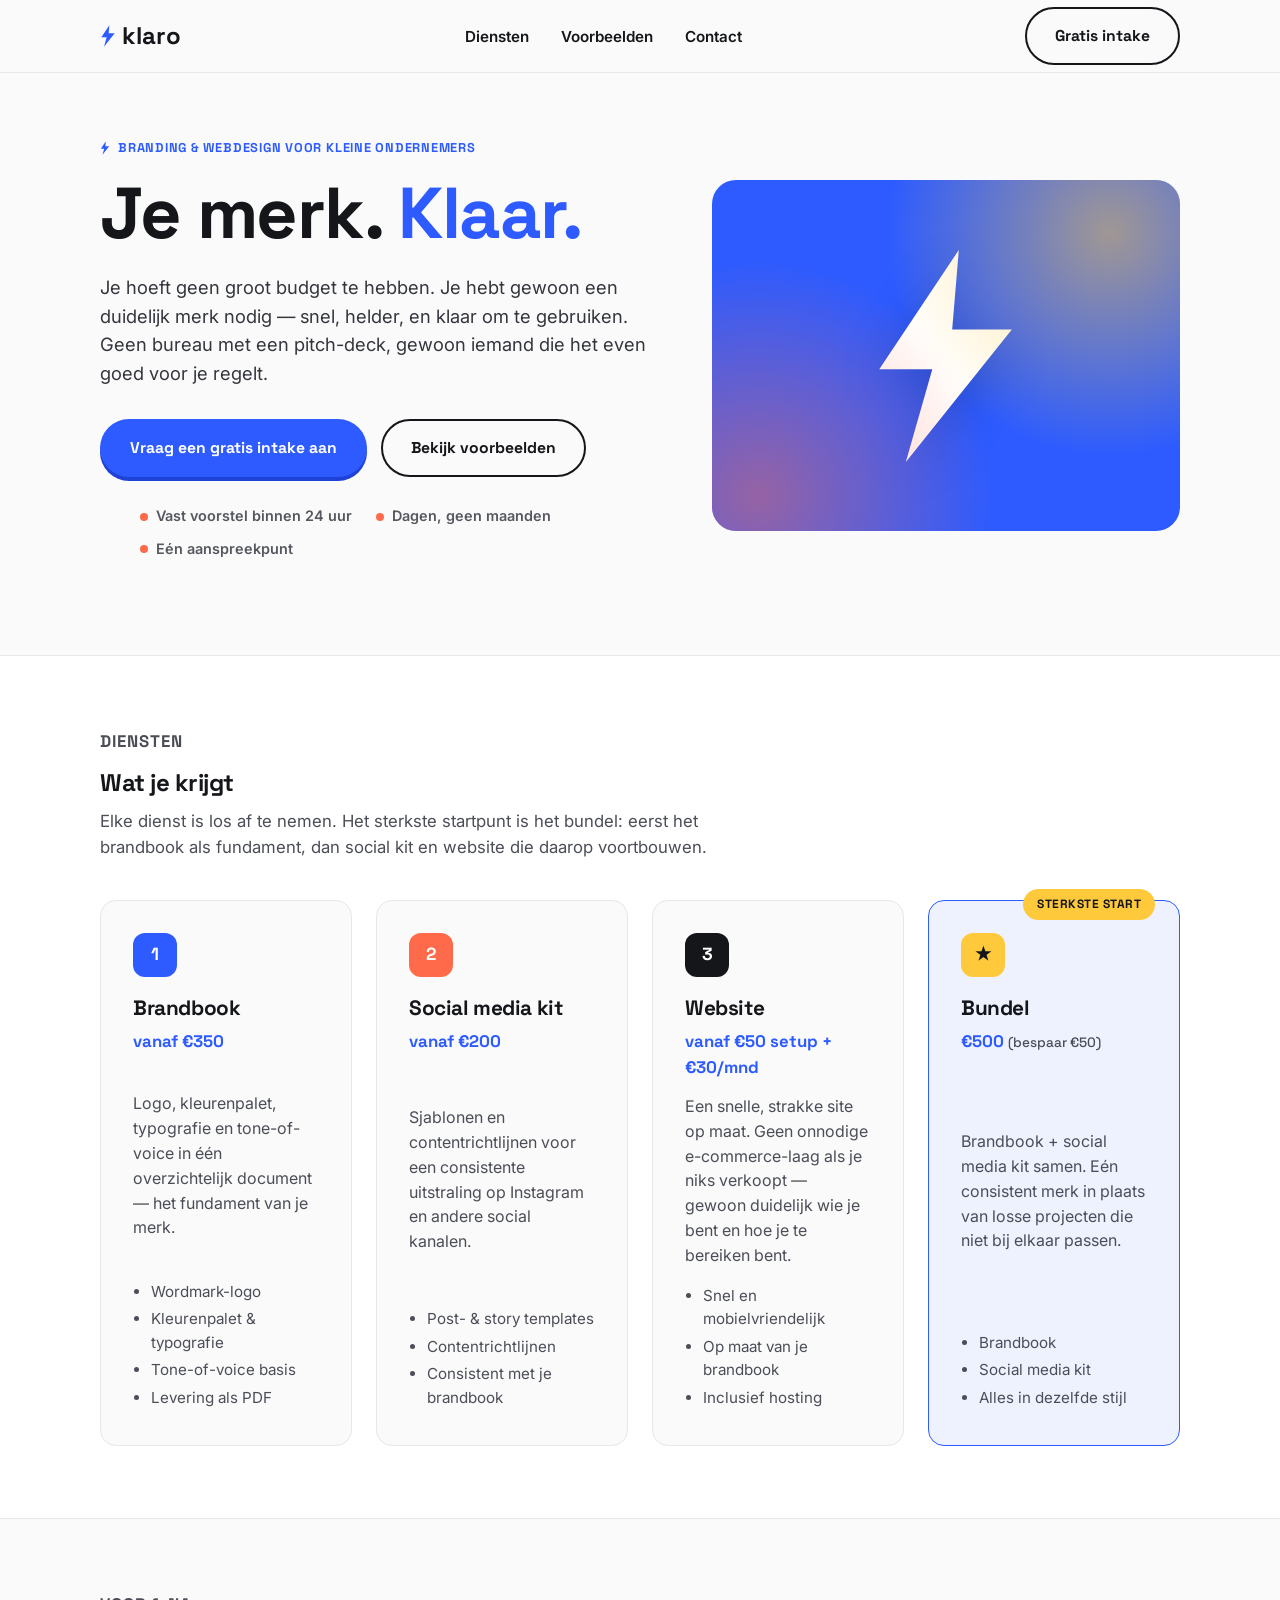
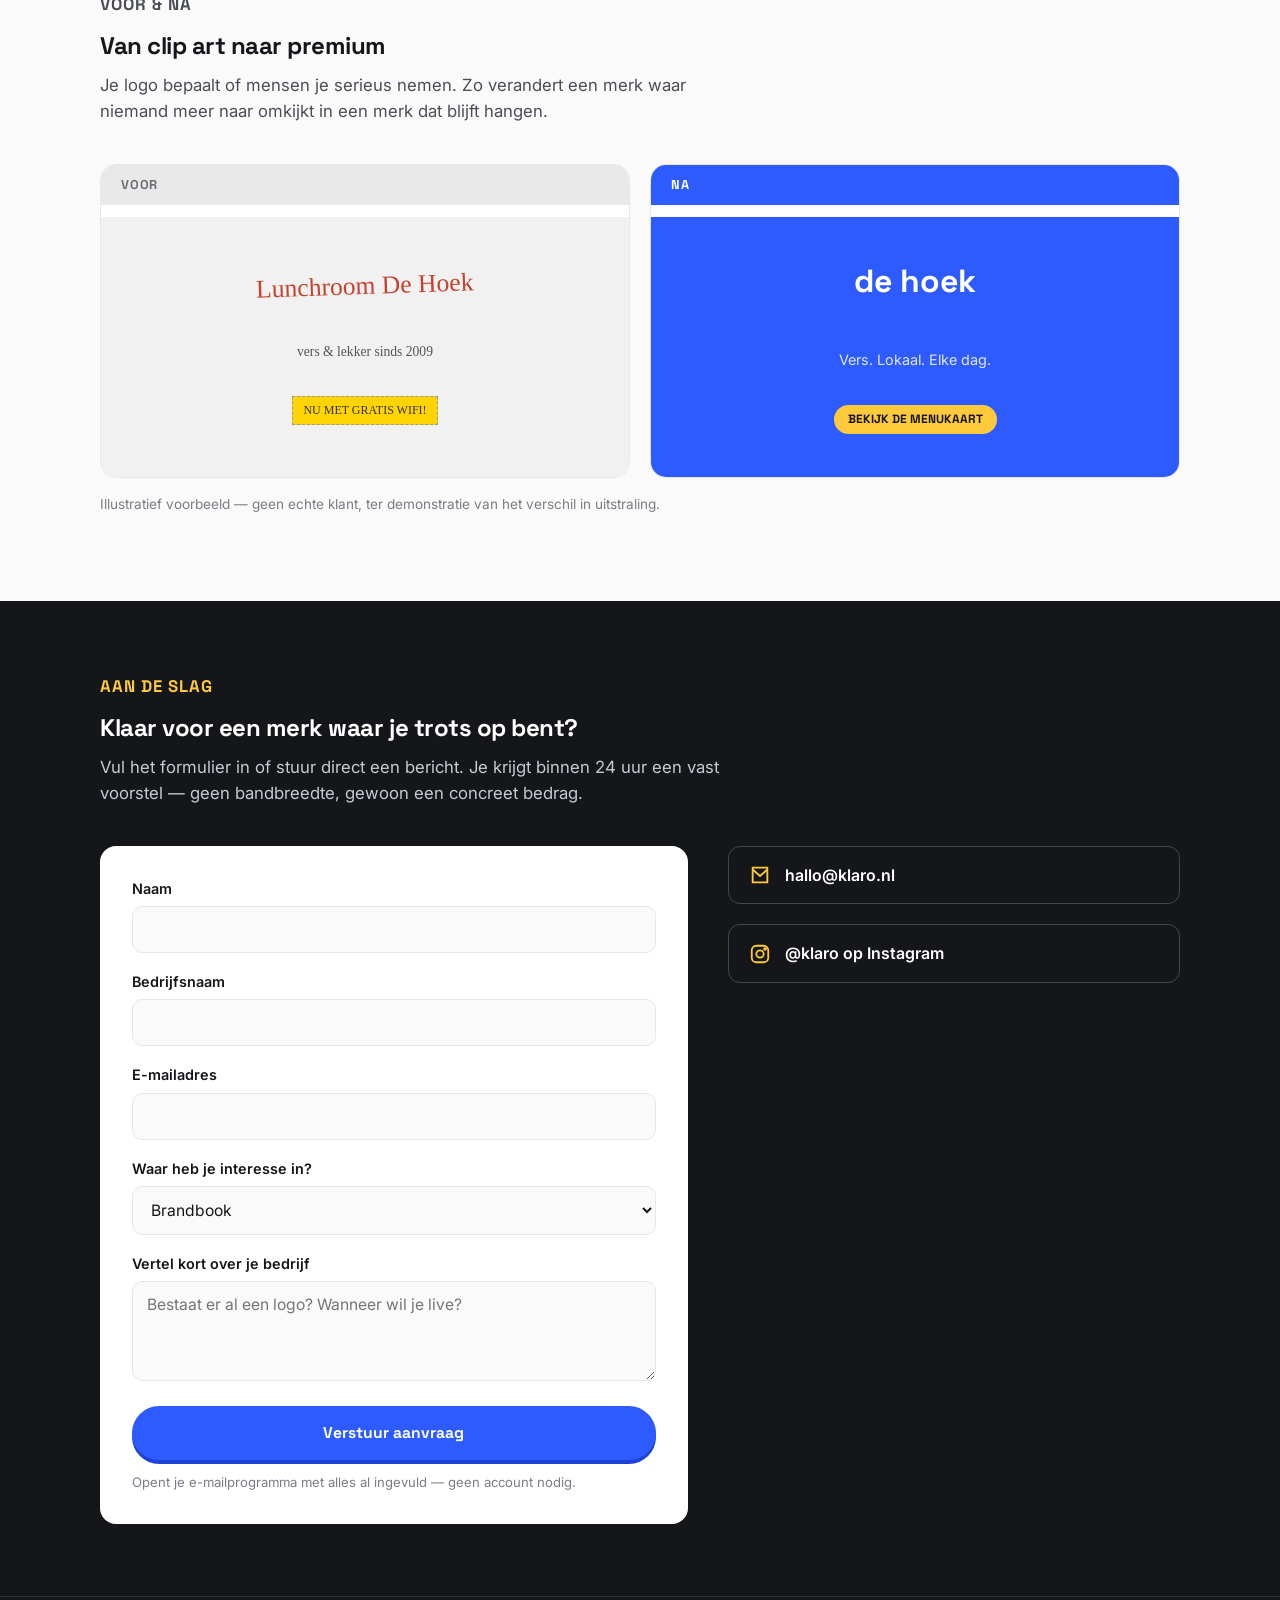
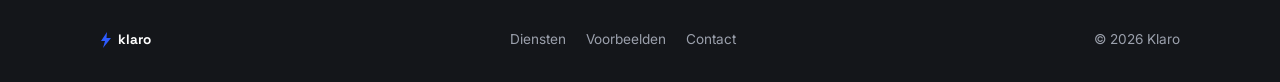
==== index.html @ 7c4bc821 "Add Klaro marketing website Static, mobile-first site (plain HTML/CSS/JS, no build step) covering he" ====
<!doctype html>
<html lang="nl">
<head>
  <meta charset="UTF-8" />
  <meta name="viewport" content="width=device-width, initial-scale=1" />
  <title>Klaro — Je merk. Klaar.</title>
  <meta name="description" content="Klaro bouwt brandbooks, social media kits en websites voor kleine ondernemers zonder marketingbudget of interne designer. Snel, helder, klaar." />

  <link rel="icon" type="image/svg+xml" href="assets/img/favicon.svg" />

  <link rel="preconnect" href="https://fonts.googleapis.com" />
  <link rel="preconnect" href="https://fonts.gstatic.com" crossorigin />
  <link href="https://fonts.googleapis.com/css2?family=Space+Grotesk:wght@700&family=Inter:wght@400;500;600;700&display=swap" rel="stylesheet" />

  <link rel="stylesheet" href="assets/css/styles.css" />
</head>
<body>

  <header class="site-header">
    <div class="container">
      <a href="#top" class="logo">
        <svg class="bolt" viewBox="0 0 24 32" aria-hidden="true"><path d="M14 0 2 18h8l-4 14L22 12h-9L14 0z"/></svg>
        klaro
      </a>

      <nav aria-label="Hoofdmenu">
        <ul class="nav-links">
          <li><a href="#diensten">Diensten</a></li>
          <li><a href="#voorbeelden">Voorbeelden</a></li>
          <li><a href="#contact">Contact</a></li>
        </ul>
      </nav>

      <div class="nav-cta">
        <a href="#contact" class="btn btn-secondary">Gratis intake</a>
        <button class="nav-toggle" aria-label="Menu openen" aria-expanded="false">
          <span></span><span></span><span></span>
        </button>
      </div>
    </div>
  </header>

  <main id="top">

    <!-- HERO -->
    <section class="hero">
      <div class="container">
        <div class="hero-copy">
          <p class="eyebrow">
            <svg class="bolt" width="10" height="14" viewBox="0 0 24 32" aria-hidden="true"><path fill="currentColor" d="M14 0 2 18h8l-4 14L22 12h-9L14 0z"/></svg>
            Branding &amp; webdesign voor kleine ondernemers
          </p>
          <h1>Je merk. <span class="accent">Klaar.</span></h1>
          <p class="hero-lede">
            Je hoeft geen groot budget te hebben. Je hebt gewoon een duidelijk merk nodig —
            snel, helder, en klaar om te gebruiken. Geen bureau met een pitch-deck, gewoon
            iemand die het even goed voor je regelt.
          </p>
          <div class="hero-actions">
            <a href="#contact" class="btn btn-primary">Vraag een gratis intake aan</a>
            <a href="#voorbeelden" class="btn btn-secondary">Bekijk voorbeelden</a>
          </div>
          <ul class="hero-trust">
            <li>Vast voorstel binnen 24 uur</li>
            <li>Dagen, geen maanden</li>
            <li>Eén aanspreekpunt</li>
          </ul>
        </div>

        <div class="hero-visual">
          <svg class="bolt-big" viewBox="0 0 24 32" aria-hidden="true"><path d="M14 0 2 18h8l-4 14L22 12h-9L14 0z"/></svg>
        </div>
      </div>
    </section>

    <!-- DIENSTEN -->
    <section class="services" id="diensten">
      <div class="container">
        <div class="section-head">
          <p class="eyebrow">Diensten</p>
          <h2>Wat je krijgt</h2>
          <p>Elke dienst is los af te nemen. Het sterkste startpunt is het bundel: eerst het
            brandbook als fundament, dan social kit en website die daarop voortbouwen.</p>
        </div>

        <div class="service-grid">
          <div class="service-card">
            <div class="service-icon">1</div>
            <h3>Brandbook</h3>
            <p class="price">vanaf €350</p>
            <p>Logo, kleurenpalet, typografie en tone-of-voice in één overzichtelijk document —
              het fundament van je merk.</p>
            <ul>
              <li>Wordmark-logo</li>
              <li>Kleurenpalet &amp; typografie</li>
              <li>Tone-of-voice basis</li>
              <li>Levering als PDF</li>
            </ul>
          </div>

          <div class="service-card">
            <div class="service-icon">2</div>
            <h3>Social media kit</h3>
            <p class="price">vanaf €200</p>
            <p>Sjablonen en contentrichtlijnen voor een consistente uitstraling op Instagram
              en andere social kanalen.</p>
            <ul>
              <li>Post- &amp; story templates</li>
              <li>Contentrichtlijnen</li>
              <li>Consistent met je brandbook</li>
            </ul>
          </div>

          <div class="service-card">
            <div class="service-icon">3</div>
            <h3>Website</h3>
            <p class="price">vanaf €50 setup + €30/mnd</p>
            <p>Een snelle, strakke site op maat. Geen onnodige e-commerce-laag als je niks
              verkoopt — gewoon duidelijk wie je bent en hoe je te bereiken bent.</p>
            <ul>
              <li>Snel en mobielvriendelijk</li>
              <li>Op maat van je brandbook</li>
              <li>Inclusief hosting</li>
            </ul>
          </div>

          <div class="service-card is-bundle">
            <span class="badge">Sterkste start</span>
            <div class="service-icon">★</div>
            <h3>Bundel</h3>
            <p class="price">€500 <span style="color:#4B4E57;font-weight:500;font-size:0.85rem;">(bespaar €50)</span></p>
            <p>Brandbook + social media kit samen. Eén consistent merk in plaats van losse
              projecten die niet bij elkaar passen.</p>
            <ul>
              <li>Brandbook</li>
              <li>Social media kit</li>
              <li>Alles in dezelfde stijl</li>
            </ul>
          </div>
        </div>
      </div>
    </section>

    <!-- VOOR / NA -->
    <section class="showcase" id="voorbeelden">
      <div class="container">
        <div class="section-head">
          <p class="eyebrow">Voor &amp; na</p>
          <h2>Van clip art naar premium</h2>
          <p>Je logo bepaalt of mensen je serieus nemen. Zo verandert een merk waar niemand
            meer naar omkijkt in een merk dat blijft hangen.</p>
        </div>

        <div class="compare-grid">
          <div class="compare-card compare-before">
            <p class="compare-label">Voor</p>
            <div class="mock">
              <p class="mock-name">Lunchroom De Hoek</p>
              <p class="mock-tag">vers &amp; lekker sinds 2009</p>
              <span class="mock-chip">NU MET GRATIS WIFI!</span>
            </div>
          </div>

          <div class="compare-card compare-after">
            <p class="compare-label">Na</p>
            <div class="mock">
              <p class="mock-name">de hoek</p>
              <p class="mock-tag">Vers. Lokaal. Elke dag.</p>
              <span class="mock-chip">BEKIJK DE MENUKAART</span>
            </div>
          </div>
        </div>
        <p class="showcase-note">Illustratief voorbeeld — geen echte klant, ter demonstratie van het verschil in uitstraling.</p>
      </div>
    </section>

    <!-- CONTACT -->
    <section class="contact" id="contact">
      <div class="container">
        <div class="section-head">
          <p class="eyebrow" style="color:var(--yellow);">Aan de slag</p>
          <h2>Klaar voor een merk waar je trots op bent?</h2>
          <p>Vul het formulier in of stuur direct een bericht. Je krijgt binnen 24 uur een
            vast voorstel — geen bandbreedte, gewoon een concreet bedrag.</p>
        </div>

        <div class="contact-grid">
          <form class="contact-form" id="contact-form">
            <div class="form-row">
              <label for="name">Naam</label>
              <input type="text" id="name" name="name" required />
            </div>
            <div class="form-row">
              <label for="business">Bedrijfsnaam</label>
              <input type="text" id="business" name="business" required />
            </div>
            <div class="form-row">
              <label for="email">E-mailadres</label>
              <input type="email" id="email" name="email" required />
            </div>
            <div class="form-row">
              <label for="service">Waar heb je interesse in?</label>
              <select id="service" name="service">
                <option>Brandbook</option>
                <option>Social media kit</option>
                <option>Website</option>
                <option>Bundel (brandbook + kit)</option>
                <option>Weet ik nog niet</option>
              </select>
            </div>
            <div class="form-row">
              <label for="message">Vertel kort over je bedrijf</label>
              <textarea id="message" name="message" placeholder="Bestaat er al een logo? Wanneer wil je live?"></textarea>
            </div>
            <button type="submit" class="btn btn-primary btn-block">Verstuur aanvraag</button>
            <p class="form-note">Opent je e-mailprogramma met alles al ingevuld — geen account nodig.</p>
          </form>

          <div class="contact-direct">
            <a class="direct-link" href="mailto:hallo@klaro.nl">
              <svg class="direct-icon" viewBox="0 0 24 24" fill="none" stroke="currentColor" stroke-width="2"><path d="M4 4h16v16H4z"/><path d="m4 6 8 7 8-7"/></svg>
              hallo@klaro.nl
            </a>
            <a class="direct-link" href="https://instagram.com/klaro" target="_blank" rel="noopener">
              <svg class="direct-icon" viewBox="0 0 24 24" fill="none" stroke="currentColor" stroke-width="2"><rect x="3" y="3" width="18" height="18" rx="5"/><circle cx="12" cy="12" r="4"/><circle cx="17.5" cy="6.5" r="1"/></svg>
              @klaro op Instagram
            </a>
          </div>
        </div>
      </div>
    </section>

  </main>

  <footer class="site-footer">
    <div class="container footer-row">
      <div class="footer-logo">
        <svg class="bolt" viewBox="0 0 24 32" aria-hidden="true"><path d="M14 0 2 18h8l-4 14L22 12h-9L14 0z"/></svg>
        klaro
      </div>
      <ul class="footer-links">
        <li><a href="#diensten">Diensten</a></li>
        <li><a href="#voorbeelden">Voorbeelden</a></li>
        <li><a href="#contact">Contact</a></li>
      </ul>
      <p style="margin:0;">© <span id="year"></span> Klaro</p>
    </div>
  </footer>

  <script src="assets/js/main.js"></script>
</body>
</html>
---- assets/css/styles.css ----
/* ============================================
   KLARO — Marketing site
   Kleuren, typografie en tone of voice: brandbook-klaro.md
   ============================================ */

:root {
  --blue: #2D5BFF;
  --blue-dark: #1E42D6;
  --coral: #FF6B4A;
  --yellow: #FFC93C;
  --ink: #14161A;
  --off-white: #FAFAFA;
  --white: #FFFFFF;
  --border: #E7E7EA;

  --font-heading: "Space Grotesk", "Arial Black", sans-serif;
  --font-body: "Inter", -apple-system, BlinkMacSystemFont, sans-serif;

  --container: 1120px;
  --radius: 16px;
}

* {
  box-sizing: border-box;
}

html {
  scroll-behavior: smooth;
}

body {
  margin: 0;
  background: var(--off-white);
  color: var(--ink);
  font-family: var(--font-body);
  font-size: 16px;
  line-height: 1.55;
  -webkit-font-smoothing: antialiased;
}

img, svg {
  max-width: 100%;
  display: block;
}

a {
  color: inherit;
}

h1, h2, h3, h4 {
  font-family: var(--font-heading);
  font-weight: 700;
  line-height: 1.1;
  margin: 0 0 0.5em;
  letter-spacing: -0.02em;
}

p {
  margin: 0 0 1em;
}

.container {
  max-width: var(--container);
  margin: 0 auto;
  padding: 0 20px;
}

section {
  padding: 72px 0;
}

.eyebrow {
  display: inline-flex;
  align-items: center;
  gap: 8px;
  font-family: var(--font-heading);
  font-weight: 700;
  font-size: 0.8rem;
  letter-spacing: 0.06em;
  text-transform: uppercase;
  color: var(--blue);
  margin-bottom: 16px;
}

.section-head {
  max-width: 620px;
  margin: 0 0 40px;
}

.section-head p {
  color: #4B4E57;
  font-size: 1.05rem;
}

/* ---------- Buttons ---------- */

.btn {
  display: inline-flex;
  align-items: center;
  justify-content: center;
  gap: 8px;
  font-family: var(--font-heading);
  font-weight: 700;
  font-size: 0.98rem;
  text-decoration: none;
  border-radius: 100px;
  padding: 15px 28px;
  border: 2px solid transparent;
  cursor: pointer;
  transition: transform 0.15s ease, box-shadow 0.15s ease, background 0.15s ease;
  white-space: nowrap;
}

.btn:active {
  transform: scale(0.97);
}

.btn-primary {
  background: var(--blue);
  color: var(--white);
  box-shadow: 0 4px 0 var(--blue-dark);
}

.btn-primary:hover {
  background: var(--blue-dark);
}

.btn-secondary {
  background: transparent;
  color: var(--ink);
  border-color: var(--ink);
}

.btn-secondary:hover {
  background: var(--ink);
  color: var(--white);
}

.btn-block {
  width: 100%;
}

/* ---------- Header ---------- */

.site-header {
  position: sticky;
  top: 0;
  z-index: 50;
  background: rgba(250, 250, 250, 0.9);
  backdrop-filter: saturate(180%) blur(10px);
  border-bottom: 1px solid var(--border);
}

.site-header .container {
  display: flex;
  align-items: center;
  justify-content: space-between;
  height: 72px;
}

.logo {
  display: flex;
  align-items: center;
  gap: 6px;
  text-decoration: none;
  font-family: var(--font-heading);
  font-weight: 700;
  font-size: 1.5rem;
  color: var(--ink);
}

.logo .bolt {
  width: 16px;
  height: 22px;
  flex-shrink: 0;
}

.logo .bolt path {
  fill: var(--blue);
}

.nav-links {
  display: flex;
  align-items: center;
  gap: 32px;
  list-style: none;
  margin: 0;
  padding: 0;
}

.nav-links a {
  text-decoration: none;
  font-weight: 600;
  font-size: 0.95rem;
  color: var(--ink);
}

.nav-links a:hover {
  color: var(--blue);
}

.nav-cta {
  display: flex;
  align-items: center;
  gap: 24px;
}

.nav-toggle {
  display: none;
  background: none;
  border: none;
  padding: 8px;
  cursor: pointer;
}

.nav-toggle span {
  display: block;
  width: 24px;
  height: 2px;
  background: var(--ink);
  margin: 5px 0;
  transition: transform 0.2s ease, opacity 0.2s ease;
}

/* ---------- Hero ---------- */

.hero {
  padding: 64px 0 80px;
  overflow: hidden;
}

.hero .container {
  display: grid;
  gap: 40px;
  align-items: center;
}

.hero h1 {
  font-size: clamp(2.6rem, 9vw, 4.5rem);
  margin-bottom: 20px;
}

.hero h1 .accent {
  color: var(--blue);
}

.hero-lede {
  font-size: 1.15rem;
  color: #34363D;
  max-width: 46ch;
  margin-bottom: 32px;
}

.hero-actions {
  display: flex;
  flex-wrap: wrap;
  gap: 14px;
  margin-bottom: 28px;
}

.hero-trust {
  display: flex;
  flex-wrap: wrap;
  gap: 10px 24px;
  font-size: 0.9rem;
  color: #55585F;
  font-weight: 600;
}

.hero-trust li {
  list-style: none;
  display: flex;
  align-items: center;
  gap: 8px;
}

.hero-trust li::before {
  content: "";
  width: 8px;
  height: 8px;
  border-radius: 50%;
  background: var(--coral);
  flex-shrink: 0;
}

.hero-visual {
  position: relative;
  border-radius: 24px;
  background: var(--blue);
  aspect-ratio: 4 / 3;
  display: flex;
  align-items: center;
  justify-content: center;
  overflow: hidden;
}

.hero-visual .bolt-big {
  width: 34%;
  filter: drop-shadow(0 12px 24px rgba(0,0,0,0.18));
}

.hero-visual .bolt-big path {
  fill: var(--white);
}

.hero-visual::after {
  content: "";
  position: absolute;
  inset: 0;
  background:
    radial-gradient(circle at 85% 15%, rgba(255,201,60,0.55), transparent 45%),
    radial-gradient(circle at 10% 90%, rgba(255,107,74,0.5), transparent 45%);
}

/* ---------- Diensten ---------- */

.services {
  background: var(--white);
  border-top: 1px solid var(--border);
  border-bottom: 1px solid var(--border);
}

.service-grid {
  display: grid;
  gap: 24px;
  grid-template-columns: 1fr;
}

.service-card {
  background: var(--off-white);
  border: 1px solid var(--border);
  border-radius: var(--radius);
  padding: 32px;
  display: flex;
  flex-direction: column;
  position: relative;
}

.service-card.is-bundle {
  border-color: var(--blue);
  background: #EEF2FF;
}

.service-icon {
  width: 44px;
  height: 44px;
  border-radius: 12px;
  display: flex;
  align-items: center;
  justify-content: center;
  margin-bottom: 20px;
  font-family: var(--font-heading);
  font-weight: 700;
  font-size: 1.1rem;
  color: var(--white);
}

.service-card:nth-child(1) .service-icon { background: var(--blue); }
.service-card:nth-child(2) .service-icon { background: var(--coral); }
.service-card:nth-child(3) .service-icon { background: var(--ink); }
.service-card.is-bundle .service-icon { background: var(--yellow); color: var(--ink); }

.service-card h3 {
  font-size: 1.3rem;
  margin-bottom: 8px;
}

.service-card .price {
  font-family: var(--font-heading);
  font-weight: 700;
  color: var(--blue);
  font-size: 1.05rem;
  margin-bottom: 14px;
}

.service-card p {
  color: #4B4E57;
  flex-grow: 1;
}

.service-card ul {
  margin: 0 0 0;
  padding: 0 0 0 18px;
  color: #4B4E57;
  font-size: 0.95rem;
}

.service-card li {
  margin-bottom: 4px;
}

.badge {
  position: absolute;
  top: -12px;
  right: 24px;
  background: var(--yellow);
  color: var(--ink);
  font-family: var(--font-heading);
  font-weight: 700;
  font-size: 0.75rem;
  text-transform: uppercase;
  letter-spacing: 0.04em;
  padding: 6px 14px;
  border-radius: 100px;
}

/* ---------- Voor / na ---------- */

.showcase-note {
  font-size: 0.85rem;
  color: #7A7D85;
  margin-top: 16px;
}

.compare-grid {
  display: grid;
  gap: 20px;
  grid-template-columns: 1fr;
}

.compare-card {
  border-radius: var(--radius);
  overflow: hidden;
  border: 1px solid var(--border);
  background: var(--white);
}

.compare-label {
  font-family: var(--font-heading);
  font-weight: 700;
  font-size: 0.8rem;
  text-transform: uppercase;
  letter-spacing: 0.06em;
  padding: 10px 20px;
}

.compare-before .compare-label {
  background: #E9E9EA;
  color: #6B6E75;
}

.compare-after .compare-label {
  background: var(--blue);
  color: var(--white);
}

.mock {
  padding: 28px 20px 32px;
  min-height: 260px;
  display: flex;
  flex-direction: column;
  justify-content: center;
  align-items: center;
  text-align: center;
  gap: 10px;
}

.compare-before .mock {
  background: #F1F1F2;
  font-family: "Comic Sans MS", "Brush Script MT", cursive;
}

.compare-before .mock .mock-name {
  font-size: 1.6rem;
  color: #C7422E;
  transform: rotate(-2deg);
}

.compare-before .mock .mock-tag {
  font-family: "Times New Roman", serif;
  font-size: 0.85rem;
  color: #555;
}

.compare-before .mock .mock-chip {
  margin-top: 10px;
  font-family: Georgia, serif;
  font-size: 0.75rem;
  background: #FFD400;
  color: #333;
  padding: 4px 10px;
  border: 1px dashed #999;
}

.compare-after .mock {
  background: var(--blue);
  color: var(--white);
}

.compare-after .mock .mock-name {
  font-family: var(--font-heading);
  font-weight: 700;
  font-size: 2rem;
}

.compare-after .mock .mock-tag {
  font-size: 0.9rem;
  opacity: 0.85;
}

.compare-after .mock .mock-chip {
  margin-top: 10px;
  font-family: var(--font-heading);
  font-weight: 700;
  font-size: 0.75rem;
  background: var(--yellow);
  color: var(--ink);
  padding: 5px 14px;
  border-radius: 100px;
}

/* ---------- Contact ---------- */

.contact {
  background: var(--ink);
  color: var(--white);
}

.contact .section-head p {
  color: #C7CAD3;
}

.contact-grid {
  display: grid;
  gap: 40px;
  grid-template-columns: 1fr;
}

.contact-form {
  background: var(--white);
  color: var(--ink);
  border-radius: var(--radius);
  padding: 32px;
}

.form-row {
  margin-bottom: 18px;
}

.form-row label {
  display: block;
  font-weight: 600;
  font-size: 0.9rem;
  margin-bottom: 6px;
}

.form-row input,
.form-row select,
.form-row textarea {
  width: 100%;
  padding: 13px 14px;
  border: 1.5px solid var(--border);
  border-radius: 10px;
  font-family: var(--font-body);
  font-size: 0.98rem;
  background: var(--off-white);
  color: var(--ink);
}

.form-row textarea {
  resize: vertical;
  min-height: 100px;
}

.form-row input:focus,
.form-row select:focus,
.form-row textarea:focus {
  outline: 2px solid var(--blue);
  outline-offset: 1px;
  background: var(--white);
}

.form-note {
  font-size: 0.82rem;
  color: #7A7D85;
  margin-top: 12px;
  margin-bottom: 0;
}

.contact-direct {
  display: flex;
  flex-direction: column;
  gap: 20px;
}

.contact-direct a.direct-link {
  display: flex;
  align-items: center;
  gap: 14px;
  text-decoration: none;
  color: var(--white);
  font-weight: 600;
  padding: 16px 20px;
  border: 1.5px solid rgba(255,255,255,0.2);
  border-radius: 12px;
  transition: border-color 0.15s ease, background 0.15s ease;
}

.contact-direct a.direct-link:hover {
  border-color: var(--blue);
  background: rgba(45,91,255,0.12);
}

.contact-direct .direct-icon {
  width: 22px;
  height: 22px;
  flex-shrink: 0;
  color: var(--yellow);
}

/* ---------- Footer ---------- */

.site-footer {
  background: var(--ink);
  color: #9BA0AC;
  border-top: 1px solid rgba(255,255,255,0.1);
  padding: 32px 0;
  font-size: 0.85rem;
}

.footer-row {
  display: flex;
  flex-wrap: wrap;
  align-items: center;
  justify-content: space-between;
  gap: 16px;
}

.footer-logo {
  display: flex;
  align-items: center;
  gap: 6px;
  font-family: var(--font-heading);
  font-weight: 700;
  color: var(--white);
}

.footer-logo .bolt {
  width: 12px;
  height: 16px;
}

.footer-logo .bolt path {
  fill: var(--blue);
}

.footer-links {
  display: flex;
  gap: 20px;
  list-style: none;
  margin: 0;
  padding: 0;
}

.footer-links a {
  text-decoration: none;
  color: #9BA0AC;
}

.footer-links a:hover {
  color: var(--white);
}

/* ---------- Responsive ---------- */

@media (min-width: 640px) {
  .service-grid {
    grid-template-columns: repeat(2, 1fr);
  }
  .compare-grid {
    grid-template-columns: repeat(2, 1fr);
  }
}

@media (min-width: 860px) {
  .hero .container {
    grid-template-columns: 1.1fr 0.9fr;
  }
  .contact-grid {
    grid-template-columns: 1.3fr 1fr;
  }
}

@media (min-width: 980px) {
  .service-grid {
    grid-template-columns: repeat(4, 1fr);
  }
}

@media (max-width: 859px) {
  .nav-links,
  .nav-cta .btn-secondary {
    display: none;
  }
  .nav-toggle {
    display: block;
  }
  body.nav-open .nav-links {
    display: flex;
    flex-direction: column;
    position: absolute;
    top: 72px;
    left: 0;
    right: 0;
    background: var(--white);
    border-bottom: 1px solid var(--border);
    padding: 20px;
    gap: 18px;
    align-items: flex-start;
  }
}

section .container > .section-head + * {
  margin-top: 0;
}
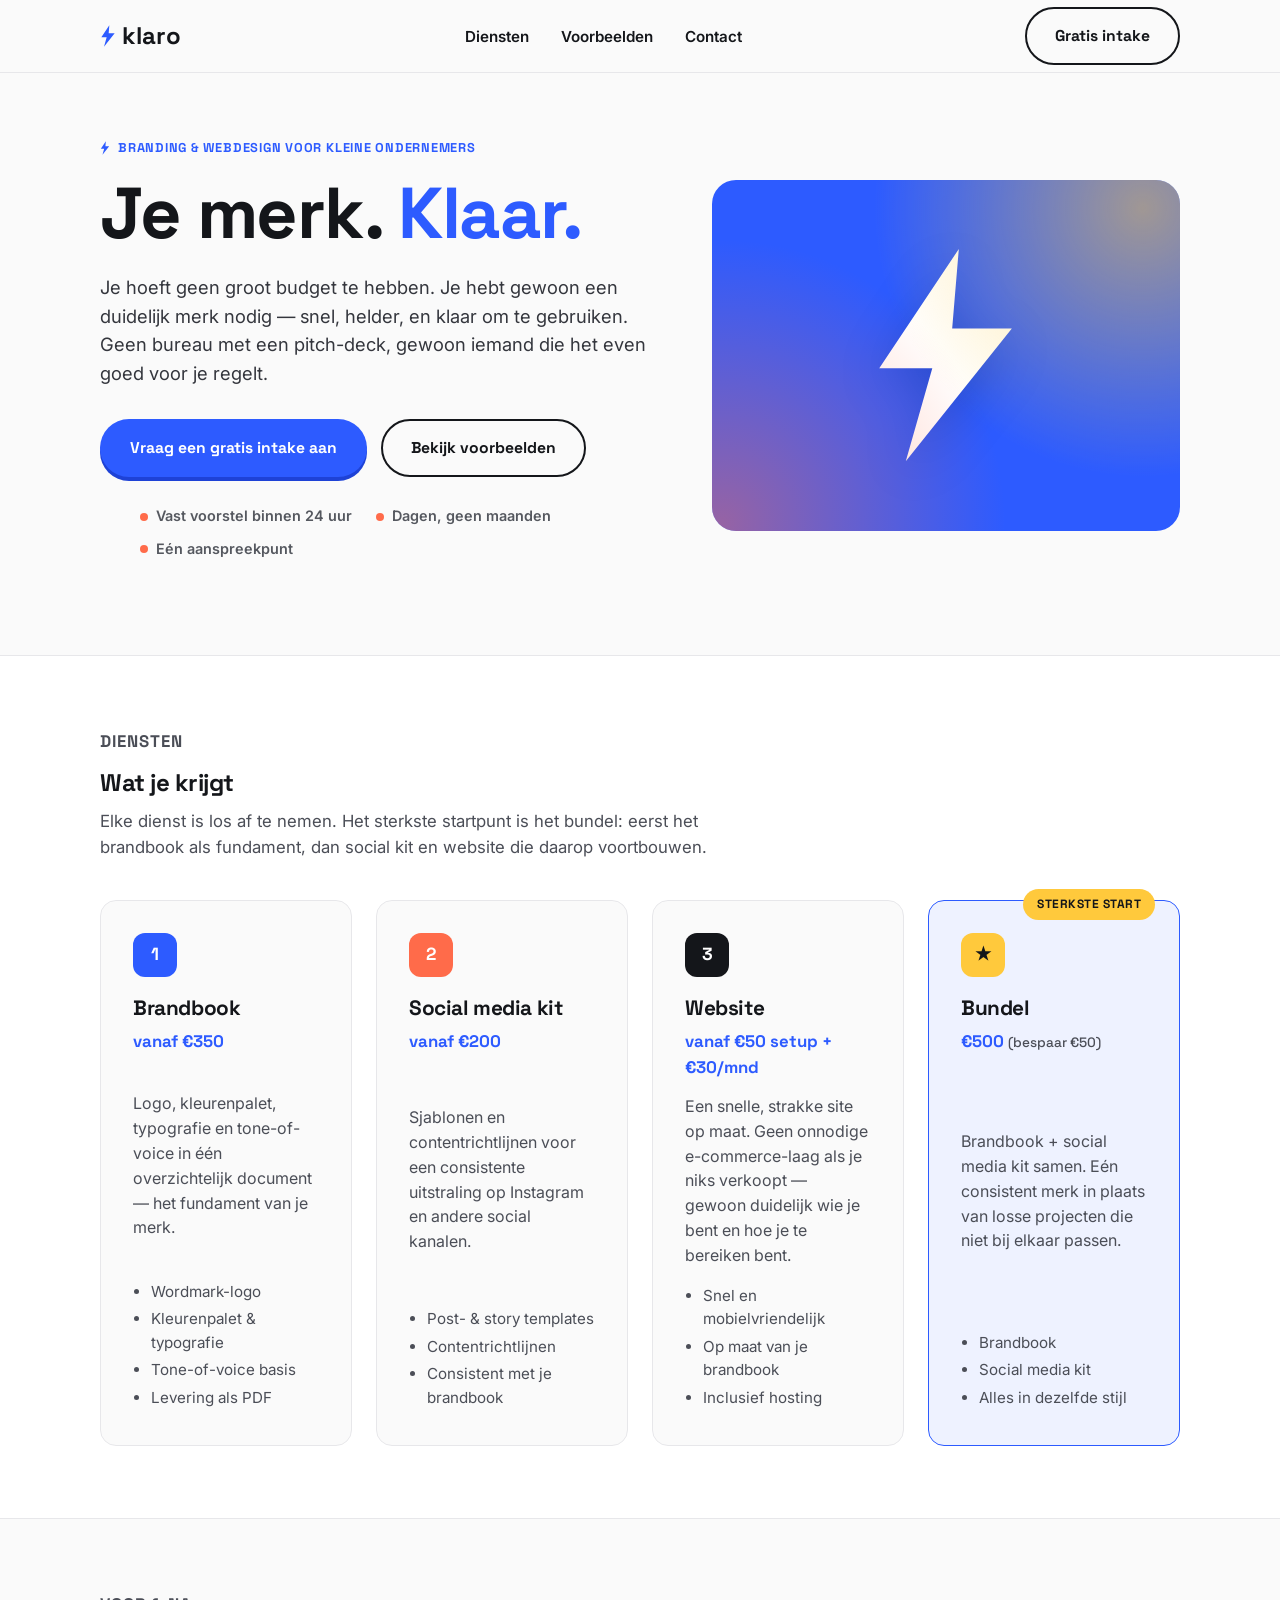
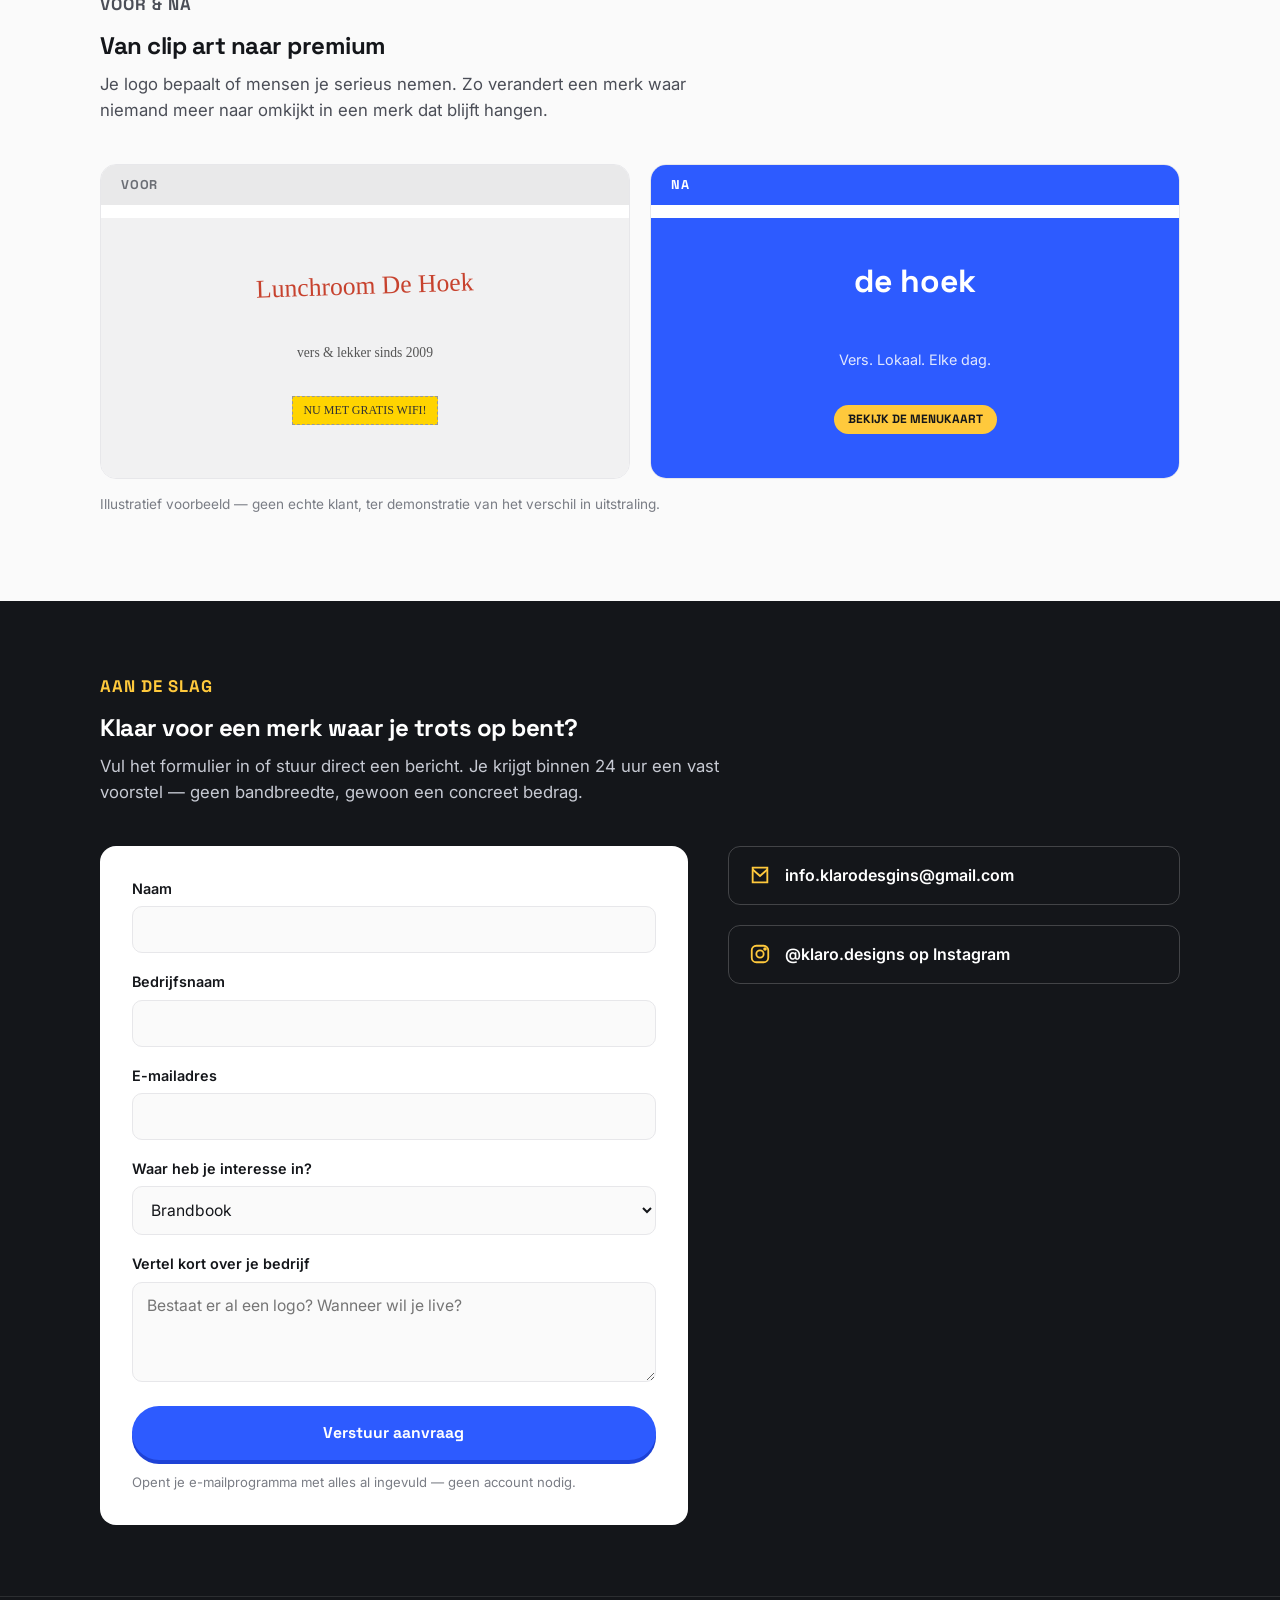
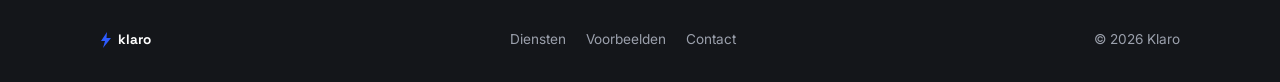
==== commit 1a7ed05f: "Add scroll-reveal and hover animations, update contact details Reveal-on-scroll uses a single Inters" ====
--- a/index.html
+++ b/index.html
@@ -217,13 +217,13 @@
           </form>
 
           <div class="contact-direct">
-            <a class="direct-link" href="mailto:hallo@klaro.nl">
+            <a class="direct-link" href="mailto:info.klarodesgins@gmail.com">
               <svg class="direct-icon" viewBox="0 0 24 24" fill="none" stroke="currentColor" stroke-width="2"><path d="M4 4h16v16H4z"/><path d="m4 6 8 7 8-7"/></svg>
-              hallo@klaro.nl
+              info.klarodesgins@gmail.com
             </a>
-            <a class="direct-link" href="https://instagram.com/klaro" target="_blank" rel="noopener">
+            <a class="direct-link" href="https://www.instagram.com/klaro.designs?igsh=MWdmMG82OGtoY3QwcQ%3D%3D&amp;utm_source=qr" target="_blank" rel="noopener">
               <svg class="direct-icon" viewBox="0 0 24 24" fill="none" stroke="currentColor" stroke-width="2"><rect x="3" y="3" width="18" height="18" rx="5"/><circle cx="12" cy="12" r="4"/><circle cx="17.5" cy="6.5" r="1"/></svg>
-              @klaro op Instagram
+              @klaro.designs op Instagram
             </a>
           </div>
         </div>
--- a/assets/css/styles.css
+++ b/assets/css/styles.css
@@ -109,6 +109,7 @@
   cursor: pointer;
   transition: transform 0.15s ease, box-shadow 0.15s ease, background 0.15s ease;
   white-space: nowrap;
+  will-change: transform;
 }
 
 .btn:active {
@@ -123,6 +124,13 @@
 
 .btn-primary:hover {
   background: var(--blue-dark);
+  transform: translateY(-2px);
+  box-shadow: 0 6px 0 var(--blue-dark);
+}
+
+.btn-primary:active {
+  transform: translateY(0) scale(0.97);
+  box-shadow: 0 2px 0 var(--blue-dark);
 }
 
 .btn-secondary {
@@ -134,6 +142,7 @@
 .btn-secondary:hover {
   background: var(--ink);
   color: var(--white);
+  transform: translateY(-2px);
 }
 
 .btn-block {
@@ -189,14 +198,38 @@
 }
 
 .nav-links a {
+  position: relative;
   text-decoration: none;
   font-weight: 600;
   font-size: 0.95rem;
   color: var(--ink);
 }
 
+.nav-links a::after {
+  content: "";
+  position: absolute;
+  left: 0;
+  right: 100%;
+  bottom: -4px;
+  height: 2px;
+  background: var(--blue);
+  transition: right 0.2s ease;
+}
+
 .nav-links a:hover {
   color: var(--blue);
+}
+
+.nav-links a:hover::after {
+  right: 0;
+}
+
+.logo .bolt {
+  transition: transform 0.2s ease;
+}
+
+.logo:hover .bolt {
+  transform: rotate(-8deg) scale(1.08);
 }
 
 .nav-cta {
@@ -297,6 +330,7 @@
 .hero-visual .bolt-big {
   width: 34%;
   filter: drop-shadow(0 12px 24px rgba(0,0,0,0.18));
+  animation: bolt-float 3.2s ease-in-out infinite;
 }
 
 .hero-visual .bolt-big path {
@@ -306,10 +340,21 @@
 .hero-visual::after {
   content: "";
   position: absolute;
-  inset: 0;
+  inset: -10%;
   background:
     radial-gradient(circle at 85% 15%, rgba(255,201,60,0.55), transparent 45%),
     radial-gradient(circle at 10% 90%, rgba(255,107,74,0.5), transparent 45%);
+  animation: blob-drift 9s ease-in-out infinite;
+}
+
+@keyframes bolt-float {
+  0%, 100% { transform: translateY(0) rotate(0deg); }
+  50% { transform: translateY(-10px) rotate(-3deg); }
+}
+
+@keyframes blob-drift {
+  0%, 100% { transform: translate(0, 0) scale(1); }
+  50% { transform: translate(-2%, 2%) scale(1.06); }
 }
 
 /* ---------- Diensten ---------- */
@@ -334,6 +379,21 @@
   display: flex;
   flex-direction: column;
   position: relative;
+  transition: transform 0.2s ease, box-shadow 0.2s ease, border-color 0.2s ease;
+}
+
+.service-card:hover {
+  transform: translateY(-6px);
+  border-color: var(--blue);
+  box-shadow: 0 16px 32px rgba(20, 22, 26, 0.08);
+}
+
+.service-icon {
+  transition: transform 0.2s ease;
+}
+
+.service-card:hover .service-icon {
+  transform: scale(1.1) rotate(-4deg);
 }
 
 .service-card.is-bundle {
@@ -423,6 +483,12 @@
   overflow: hidden;
   border: 1px solid var(--border);
   background: var(--white);
+  transition: transform 0.2s ease, box-shadow 0.2s ease;
+}
+
+.compare-card:hover {
+  transform: translateY(-6px);
+  box-shadow: 0 16px 32px rgba(20, 22, 26, 0.08);
 }
 
 .compare-label {
@@ -713,3 +779,46 @@
 section .container > .section-head + * {
   margin-top: 0;
 }
+
+/* ---------- Scroll reveal ---------- */
+
+.reveal {
+  opacity: 0;
+  transform: translateY(20px);
+  transition: opacity 0.5s ease, transform 0.5s ease;
+  will-change: transform, opacity;
+}
+
+.reveal.is-visible {
+  opacity: 1;
+  transform: translateY(0);
+}
+
+.reveal-stagger.is-visible {
+  transition-delay: calc(var(--stagger, 0) * 80ms);
+}
+
+/* ---------- Motion preference ---------- */
+
+@media (prefers-reduced-motion: reduce) {
+  html {
+    scroll-behavior: auto;
+  }
+  .hero-visual .bolt-big,
+  .hero-visual::after {
+    animation: none !important;
+  }
+  .reveal {
+    opacity: 1 !important;
+    transform: none !important;
+    transition: none !important;
+  }
+  .btn,
+  .service-card,
+  .service-icon,
+  .compare-card,
+  .logo .bolt,
+  .nav-links a::after {
+    transition: none !important;
+  }
+}
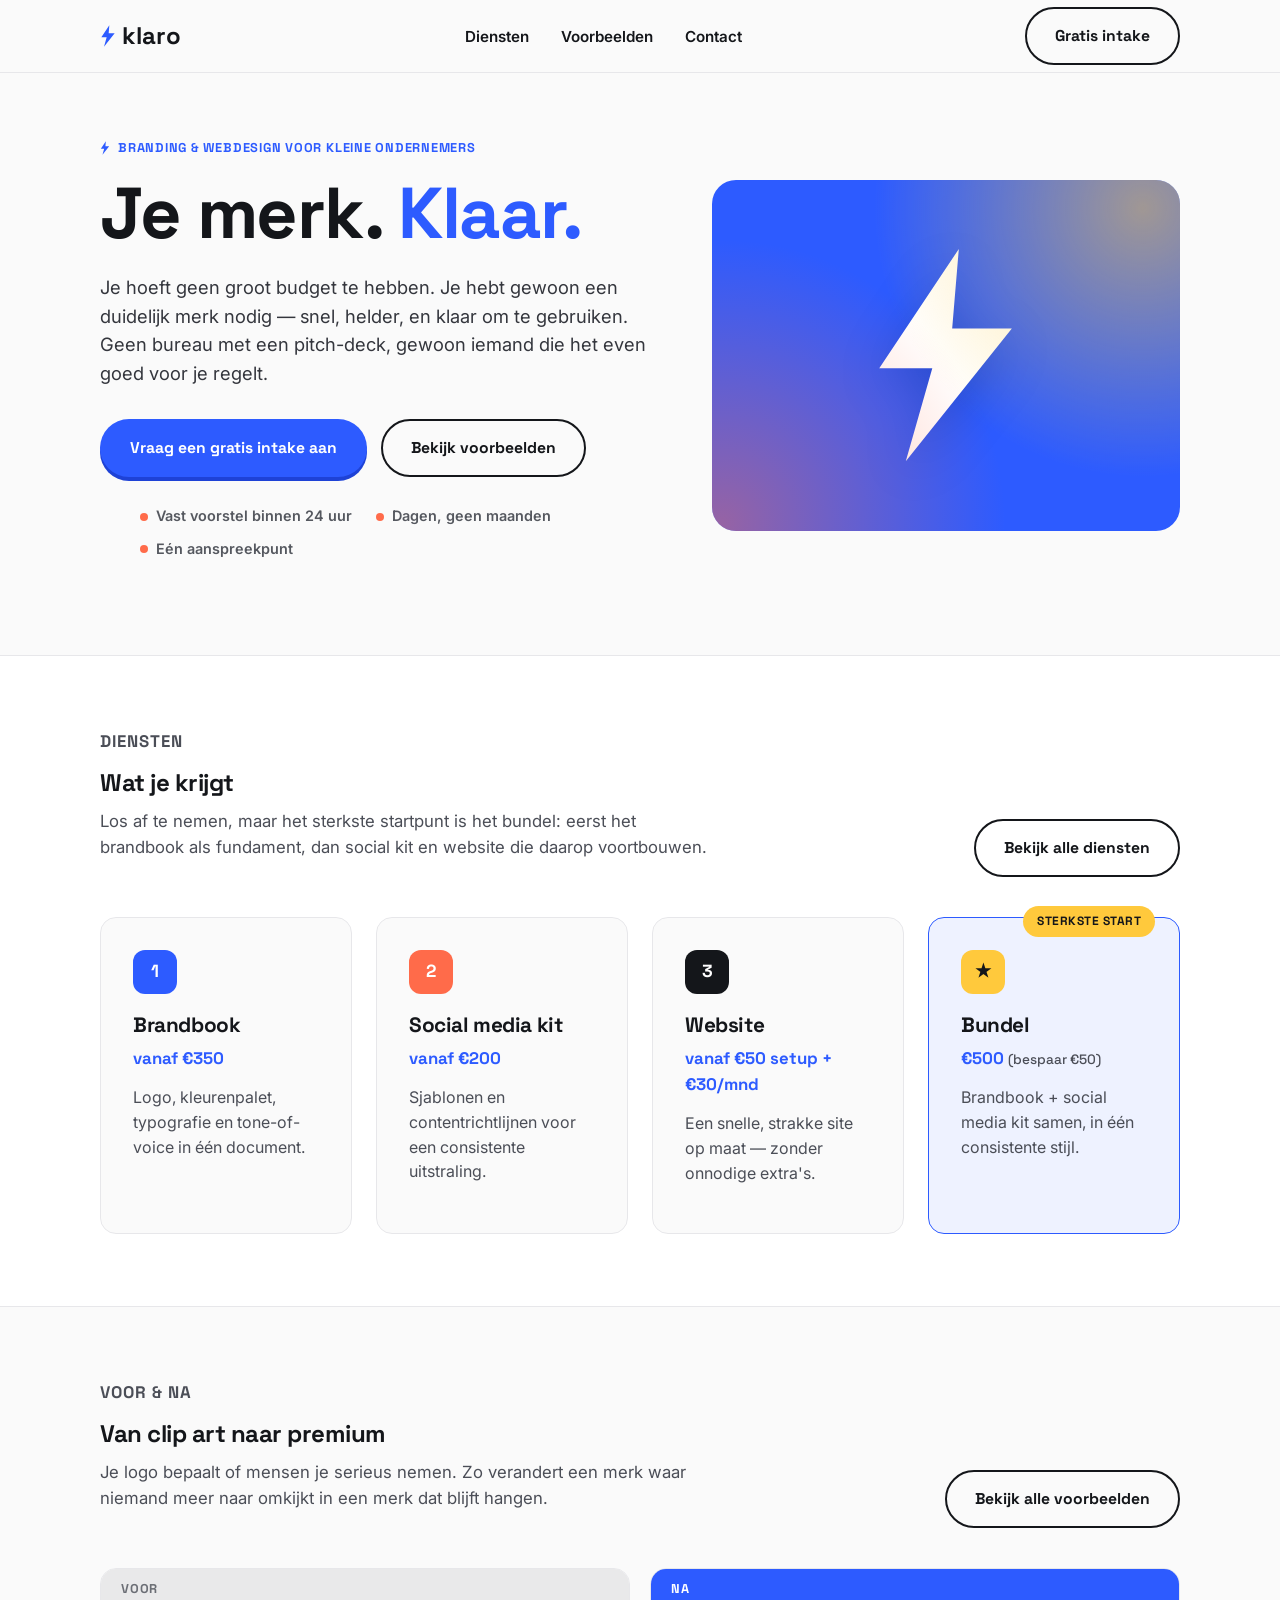
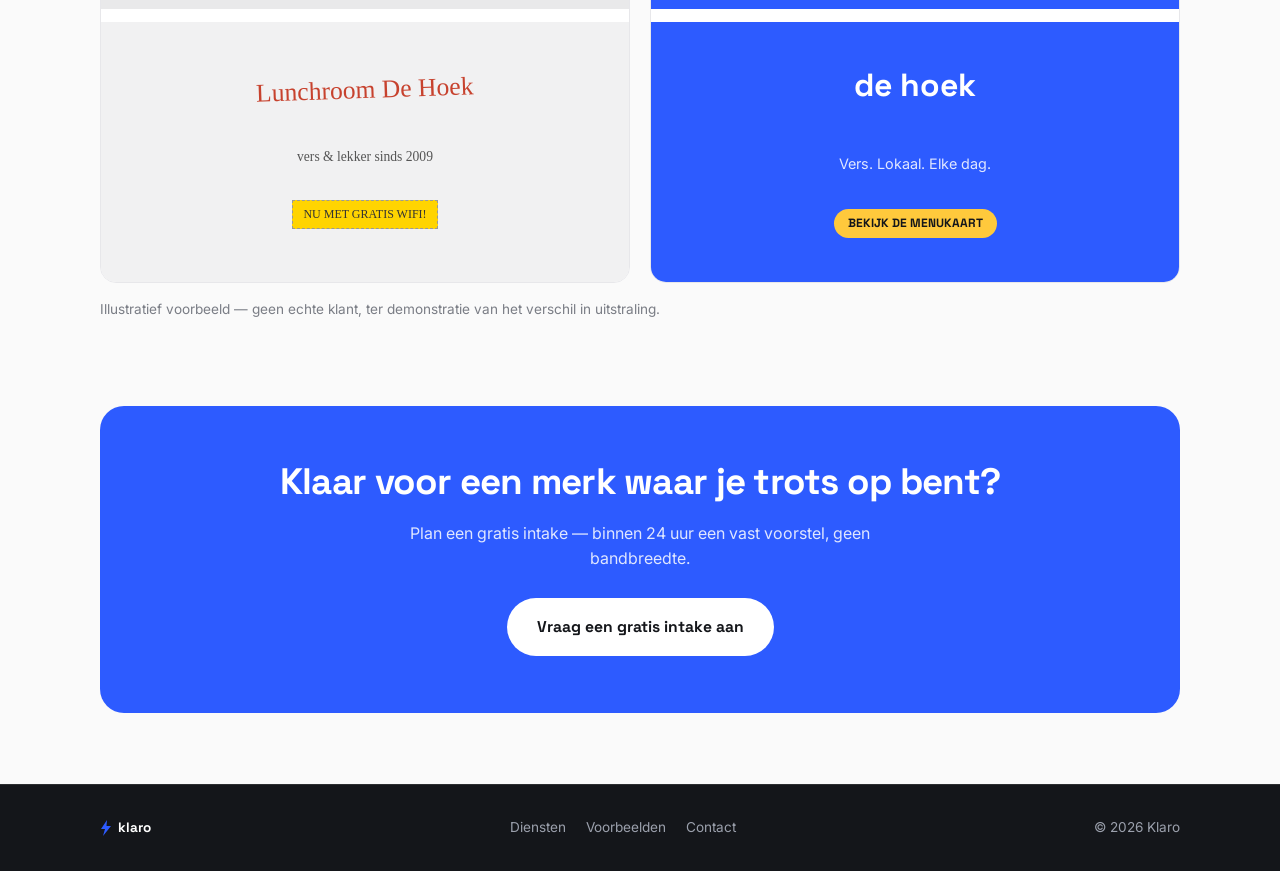
==== commit f8856352: "Split into separate pages, expand voorbeelden Home, Diensten, Voorbeelden and Contact are now their " ====
--- a/index.html
+++ b/index.html
@@ -18,21 +18,21 @@
 
   <header class="site-header">
     <div class="container">
-      <a href="#top" class="logo">
+      <a href="index.html" class="logo">
         <svg class="bolt" viewBox="0 0 24 32" aria-hidden="true"><path d="M14 0 2 18h8l-4 14L22 12h-9L14 0z"/></svg>
         klaro
       </a>
 
       <nav aria-label="Hoofdmenu">
         <ul class="nav-links">
-          <li><a href="#diensten">Diensten</a></li>
-          <li><a href="#voorbeelden">Voorbeelden</a></li>
-          <li><a href="#contact">Contact</a></li>
+          <li><a href="diensten.html">Diensten</a></li>
+          <li><a href="voorbeelden.html">Voorbeelden</a></li>
+          <li><a href="contact.html">Contact</a></li>
         </ul>
       </nav>
 
       <div class="nav-cta">
-        <a href="#contact" class="btn btn-secondary">Gratis intake</a>
+        <a href="contact.html" class="btn btn-secondary">Gratis intake</a>
         <button class="nav-toggle" aria-label="Menu openen" aria-expanded="false">
           <span></span><span></span><span></span>
         </button>
@@ -57,8 +57,8 @@
             iemand die het even goed voor je regelt.
           </p>
           <div class="hero-actions">
-            <a href="#contact" class="btn btn-primary">Vraag een gratis intake aan</a>
-            <a href="#voorbeelden" class="btn btn-secondary">Bekijk voorbeelden</a>
+            <a href="contact.html" class="btn btn-primary">Vraag een gratis intake aan</a>
+            <a href="voorbeelden.html" class="btn btn-secondary">Bekijk voorbeelden</a>
           </div>
           <ul class="hero-trust">
             <li>Vast voorstel binnen 24 uur</li>
@@ -73,82 +73,63 @@
       </div>
     </section>
 
-    <!-- DIENSTEN -->
+    <!-- DIENSTEN TEASER -->
     <section class="services" id="diensten">
       <div class="container">
-        <div class="section-head">
-          <p class="eyebrow">Diensten</p>
-          <h2>Wat je krijgt</h2>
-          <p>Elke dienst is los af te nemen. Het sterkste startpunt is het bundel: eerst het
-            brandbook als fundament, dan social kit en website die daarop voortbouwen.</p>
+        <div class="teaser-head">
+          <div class="section-head">
+            <p class="eyebrow">Diensten</p>
+            <h2>Wat je krijgt</h2>
+            <p>Los af te nemen, maar het sterkste startpunt is het bundel: eerst het
+              brandbook als fundament, dan social kit en website die daarop voortbouwen.</p>
+          </div>
+          <a href="diensten.html" class="btn btn-secondary">Bekijk alle diensten</a>
         </div>
 
         <div class="service-grid">
-          <div class="service-card">
+          <div class="service-card is-mini">
             <div class="service-icon">1</div>
             <h3>Brandbook</h3>
             <p class="price">vanaf €350</p>
-            <p>Logo, kleurenpalet, typografie en tone-of-voice in één overzichtelijk document —
-              het fundament van je merk.</p>
-            <ul>
-              <li>Wordmark-logo</li>
-              <li>Kleurenpalet &amp; typografie</li>
-              <li>Tone-of-voice basis</li>
-              <li>Levering als PDF</li>
-            </ul>
+            <p>Logo, kleurenpalet, typografie en tone-of-voice in één document.</p>
           </div>
 
-          <div class="service-card">
+          <div class="service-card is-mini">
             <div class="service-icon">2</div>
             <h3>Social media kit</h3>
             <p class="price">vanaf €200</p>
-            <p>Sjablonen en contentrichtlijnen voor een consistente uitstraling op Instagram
-              en andere social kanalen.</p>
-            <ul>
-              <li>Post- &amp; story templates</li>
-              <li>Contentrichtlijnen</li>
-              <li>Consistent met je brandbook</li>
-            </ul>
+            <p>Sjablonen en contentrichtlijnen voor een consistente uitstraling.</p>
           </div>
 
-          <div class="service-card">
+          <div class="service-card is-mini">
             <div class="service-icon">3</div>
             <h3>Website</h3>
             <p class="price">vanaf €50 setup + €30/mnd</p>
-            <p>Een snelle, strakke site op maat. Geen onnodige e-commerce-laag als je niks
-              verkoopt — gewoon duidelijk wie je bent en hoe je te bereiken bent.</p>
-            <ul>
-              <li>Snel en mobielvriendelijk</li>
-              <li>Op maat van je brandbook</li>
-              <li>Inclusief hosting</li>
-            </ul>
+            <p>Een snelle, strakke site op maat — zonder onnodige extra's.</p>
           </div>
 
-          <div class="service-card is-bundle">
+          <div class="service-card is-mini is-bundle">
             <span class="badge">Sterkste start</span>
             <div class="service-icon">★</div>
             <h3>Bundel</h3>
             <p class="price">€500 <span style="color:#4B4E57;font-weight:500;font-size:0.85rem;">(bespaar €50)</span></p>
-            <p>Brandbook + social media kit samen. Eén consistent merk in plaats van losse
-              projecten die niet bij elkaar passen.</p>
-            <ul>
-              <li>Brandbook</li>
-              <li>Social media kit</li>
-              <li>Alles in dezelfde stijl</li>
-            </ul>
+            <p>Brandbook + social media kit samen, in één consistente stijl.</p>
           </div>
         </div>
       </div>
     </section>
 
-    <!-- VOOR / NA -->
+    <!-- VOORBEELDEN TEASER -->
     <section class="showcase" id="voorbeelden">
       <div class="container">
-        <div class="section-head">
-          <p class="eyebrow">Voor &amp; na</p>
-          <h2>Van clip art naar premium</h2>
-          <p>Je logo bepaalt of mensen je serieus nemen. Zo verandert een merk waar niemand
-            meer naar omkijkt in een merk dat blijft hangen.</p>
+        <div class="teaser-head">
+          <div class="section-head">
+            <p class="eyebrow">Voor &amp; na</p>
+            <h2>Van clip art naar premium</h2>
+            <p>Je logo bepaalt of mensen je serieus nemen. Zo verandert een merk waar niemand
+              meer naar omkijkt in een merk dat blijft hangen.</p>
+          </div>
+          <a href="voorbeelden.html" class="btn btn-secondary">Bekijk alle voorbeelden</a>
         </div>
 
         <div class="compare-grid">
@@ -174,58 +155,13 @@
       </div>
     </section>
 
-    <!-- CONTACT -->
-    <section class="contact" id="contact">
+    <!-- CTA BANNER -->
+    <section class="cta-banner-section">
       <div class="container">
-        <div class="section-head">
-          <p class="eyebrow" style="color:var(--yellow);">Aan de slag</p>
+        <div class="cta-banner">
           <h2>Klaar voor een merk waar je trots op bent?</h2>
-          <p>Vul het formulier in of stuur direct een bericht. Je krijgt binnen 24 uur een
-            vast voorstel — geen bandbreedte, gewoon een concreet bedrag.</p>
-        </div>
-
-        <div class="contact-grid">
-          <form class="contact-form" id="contact-form">
-            <div class="form-row">
-              <label for="name">Naam</label>
-              <input type="text" id="name" name="name" required />
-            </div>
-            <div class="form-row">
-              <label for="business">Bedrijfsnaam</label>
-              <input type="text" id="business" name="business" required />
-            </div>
-            <div class="form-row">
-              <label for="email">E-mailadres</label>
-              <input type="email" id="email" name="email" required />
-            </div>
-            <div class="form-row">
-              <label for="service">Waar heb je interesse in?</label>
-              <select id="service" name="service">
-                <option>Brandbook</option>
-                <option>Social media kit</option>
-                <option>Website</option>
-                <option>Bundel (brandbook + kit)</option>
-                <option>Weet ik nog niet</option>
-              </select>
-            </div>
-            <div class="form-row">
-              <label for="message">Vertel kort over je bedrijf</label>
-              <textarea id="message" name="message" placeholder="Bestaat er al een logo? Wanneer wil je live?"></textarea>
-            </div>
-            <button type="submit" class="btn btn-primary btn-block">Verstuur aanvraag</button>
-            <p class="form-note">Opent je e-mailprogramma met alles al ingevuld — geen account nodig.</p>
-          </form>
-
-          <div class="contact-direct">
-            <a class="direct-link" href="mailto:info.klarodesgins@gmail.com">
-              <svg class="direct-icon" viewBox="0 0 24 24" fill="none" stroke="currentColor" stroke-width="2"><path d="M4 4h16v16H4z"/><path d="m4 6 8 7 8-7"/></svg>
-              info.klarodesgins@gmail.com
-            </a>
-            <a class="direct-link" href="https://www.instagram.com/klaro.designs?igsh=MWdmMG82OGtoY3QwcQ%3D%3D&amp;utm_source=qr" target="_blank" rel="noopener">
-              <svg class="direct-icon" viewBox="0 0 24 24" fill="none" stroke="currentColor" stroke-width="2"><rect x="3" y="3" width="18" height="18" rx="5"/><circle cx="12" cy="12" r="4"/><circle cx="17.5" cy="6.5" r="1"/></svg>
-              @klaro.designs op Instagram
-            </a>
-          </div>
+          <p>Plan een gratis intake — binnen 24 uur een vast voorstel, geen bandbreedte.</p>
+          <a href="contact.html" class="btn btn-light">Vraag een gratis intake aan</a>
         </div>
       </div>
     </section>
@@ -239,9 +175,9 @@
         klaro
       </div>
       <ul class="footer-links">
-        <li><a href="#diensten">Diensten</a></li>
-        <li><a href="#voorbeelden">Voorbeelden</a></li>
-        <li><a href="#contact">Contact</a></li>
+        <li><a href="diensten.html">Diensten</a></li>
+        <li><a href="voorbeelden.html">Voorbeelden</a></li>
+        <li><a href="contact.html">Contact</a></li>
       </ul>
       <p style="margin:0;">© <span id="year"></span> Klaro</p>
     </div>
--- a/assets/css/styles.css
+++ b/assets/css/styles.css
@@ -224,6 +224,14 @@
   right: 0;
 }
 
+.nav-links a.is-active {
+  color: var(--blue);
+}
+
+.nav-links a.is-active::after {
+  right: 0;
+}
+
 .logo .bolt {
   transition: transform 0.2s ease;
 }
@@ -357,6 +365,84 @@
   50% { transform: translate(-2%, 2%) scale(1.06); }
 }
 
+/* ---------- Page hero (subpaginas) ---------- */
+
+.page-hero {
+  padding: 52px 0 8px;
+}
+
+.page-hero .container {
+  max-width: 720px;
+}
+
+.page-hero h1 {
+  font-size: clamp(2.2rem, 6vw, 3.2rem);
+  margin-bottom: 14px;
+}
+
+.page-hero p {
+  font-size: 1.05rem;
+  color: #34363D;
+  max-width: 58ch;
+}
+
+/* ---------- CTA banner ---------- */
+
+.cta-banner-section {
+  padding-top: 0;
+}
+
+.cta-banner {
+  background: var(--blue);
+  color: var(--white);
+  border-radius: 24px;
+  padding: 56px 32px;
+  text-align: center;
+  position: relative;
+  overflow: hidden;
+}
+
+.cta-banner h2 {
+  color: var(--white);
+  font-size: clamp(1.7rem, 4vw, 2.3rem);
+}
+
+.cta-banner p {
+  color: rgba(255, 255, 255, 0.85);
+  max-width: 46ch;
+  margin: 0 auto 28px;
+}
+
+.btn-light {
+  background: var(--white);
+  color: var(--ink);
+}
+
+.btn-light:hover {
+  background: var(--yellow);
+  color: var(--ink);
+  transform: translateY(-2px);
+}
+
+/* ---------- Homepage teasers ---------- */
+
+.teaser-head {
+  display: flex;
+  flex-wrap: wrap;
+  align-items: flex-end;
+  justify-content: space-between;
+  gap: 20px;
+  margin-bottom: 40px;
+}
+
+.teaser-head .section-head {
+  margin-bottom: 0;
+}
+
+.service-card.is-mini p {
+  flex-grow: 0;
+}
+
 /* ---------- Diensten ---------- */
 
 .services {
@@ -470,6 +556,34 @@
   font-size: 0.85rem;
   color: #7A7D85;
   margin-top: 16px;
+}
+
+.example-block + .example-block {
+  margin-top: 56px;
+}
+
+.example-label {
+  display: flex;
+  align-items: center;
+  gap: 10px;
+  margin-bottom: 16px;
+}
+
+.example-label .example-kind {
+  font-family: var(--font-heading);
+  font-weight: 700;
+  font-size: 0.75rem;
+  text-transform: uppercase;
+  letter-spacing: 0.05em;
+  background: var(--ink);
+  color: var(--white);
+  padding: 5px 12px;
+  border-radius: 100px;
+}
+
+.example-label h3 {
+  margin: 0;
+  font-size: 1.15rem;
 }
 
 .compare-grid {
@@ -573,6 +687,74 @@
   color: var(--ink);
   padding: 5px 14px;
   border-radius: 100px;
+}
+
+.compare-after .mock.accent-coral .mock-chip {
+  background: var(--coral);
+  color: var(--white);
+}
+
+/* Voorbeeld-varianten "voor" — elk bedrijfstype zijn eigen DIY-uitstraling */
+
+.mock.style-gym .mock-name {
+  font-family: Impact, "Arial Black", sans-serif;
+  color: #B4231A;
+  text-transform: uppercase;
+  letter-spacing: 0.02em;
+  transform: none;
+}
+
+.mock.style-gym .mock-tag {
+  font-family: Impact, "Arial Black", sans-serif;
+  text-transform: uppercase;
+  font-size: 0.8rem;
+  color: #222;
+}
+
+.mock.style-gym .mock-chip {
+  background: #111;
+  color: #FFD400;
+  border: none;
+  font-family: Impact, "Arial Black", sans-serif;
+}
+
+.mock.style-kapper .mock-name {
+  font-family: "Brush Script MT", cursive;
+  color: #B23A6B;
+  font-size: 2rem;
+  transform: rotate(-3deg);
+}
+
+.mock.style-kapper .mock-tag {
+  font-family: "Times New Roman", serif;
+  font-style: italic;
+  color: #666;
+}
+
+.mock.style-kapper .mock-chip {
+  background: #F1C6D6;
+  color: #6B2044;
+  border: 1px solid #D89AB4;
+  font-family: "Times New Roman", serif;
+}
+
+.mock.style-zzp .mock-name {
+  font-family: "Times New Roman", serif;
+  color: #1E3A6E;
+  font-weight: bold;
+  transform: none;
+}
+
+.mock.style-zzp .mock-tag {
+  font-family: Arial, sans-serif;
+  color: #555;
+}
+
+.mock.style-zzp .mock-chip {
+  background: #DCE3F0;
+  color: #1E3A6E;
+  border: 1px solid #9FB3D6;
+  font-family: Arial, sans-serif;
 }
 
 /* ---------- Contact ---------- */
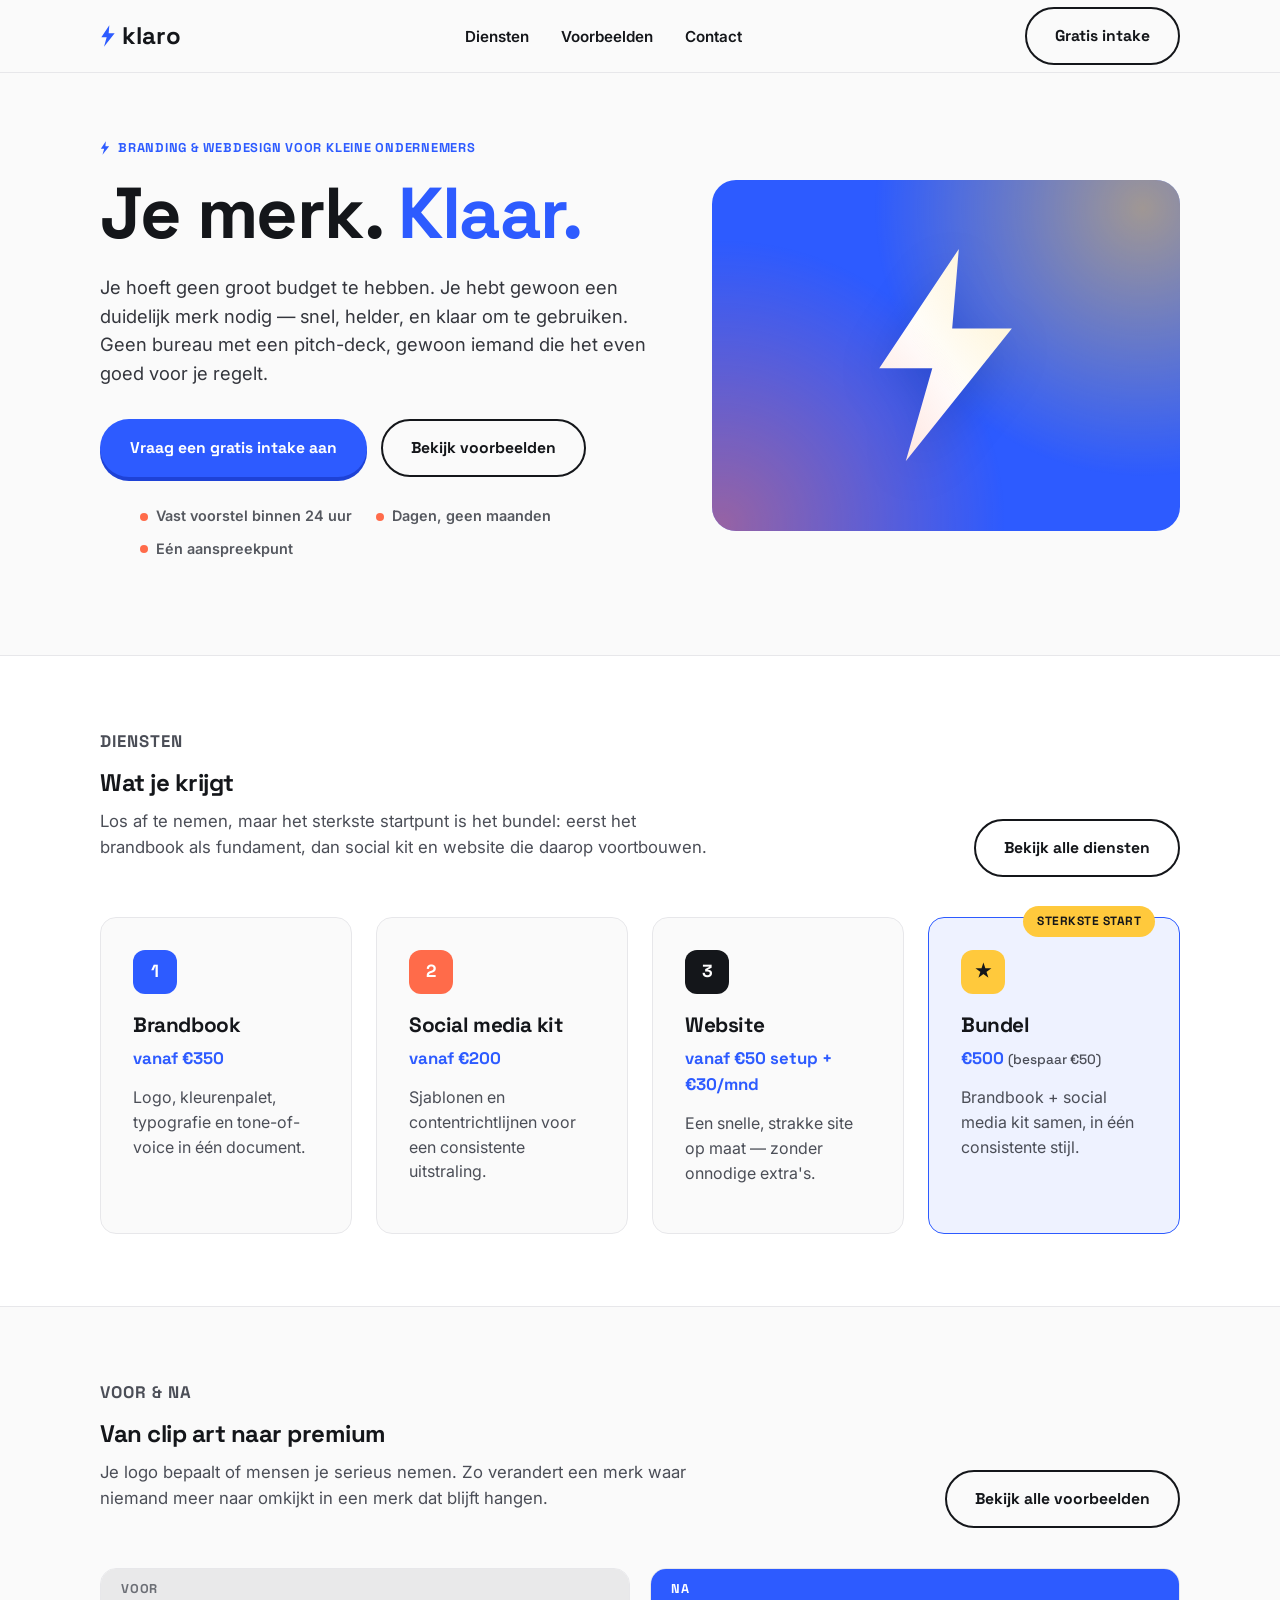
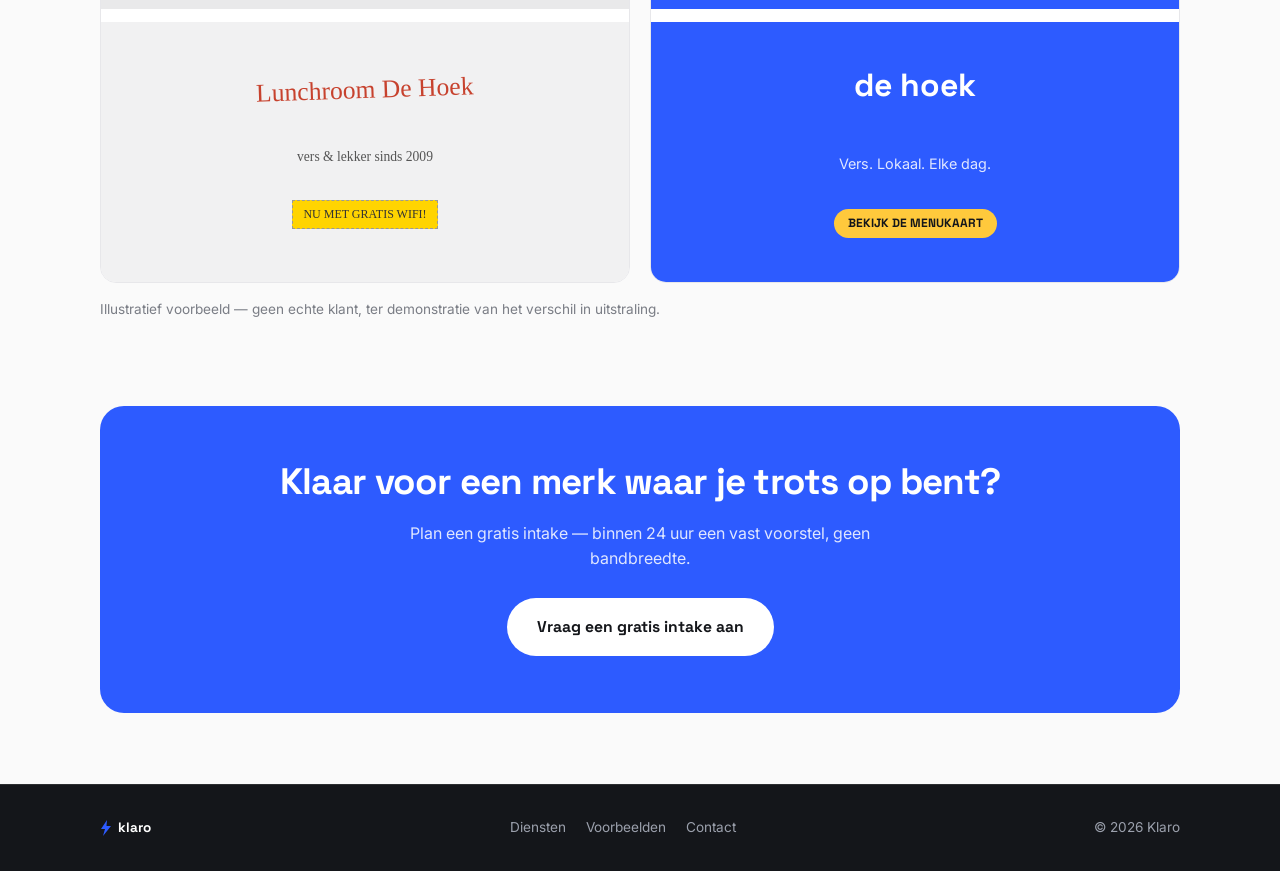
==== commit bd8cbf1e: "Add lightning-themed signature animations Hero bolt now "strikes in" on load (scale/glow keyframe + " ====
--- a/index.html
+++ b/index.html
@@ -15,6 +15,7 @@
   <link rel="stylesheet" href="assets/css/styles.css" />
 </head>
 <body>
+  <div class="scroll-progress" aria-hidden="true"></div>
 
   <header class="site-header">
     <div class="container">
@@ -69,6 +70,11 @@
 
         <div class="hero-visual">
           <svg class="bolt-big" viewBox="0 0 24 32" aria-hidden="true"><path d="M14 0 2 18h8l-4 14L22 12h-9L14 0z"/></svg>
+          <span class="spark spark-1" aria-hidden="true"></span>
+          <span class="spark spark-2" aria-hidden="true"></span>
+          <span class="spark spark-3" aria-hidden="true"></span>
+          <span class="spark spark-4" aria-hidden="true"></span>
+          <div class="strike-flash" aria-hidden="true"></div>
         </div>
       </div>
     </section>
--- a/assets/css/styles.css
+++ b/assets/css/styles.css
@@ -22,6 +22,17 @@
 
 * {
   box-sizing: border-box;
+}
+
+.scroll-progress {
+  position: fixed;
+  top: 0;
+  left: 0;
+  width: 0%;
+  height: 3px;
+  background: linear-gradient(90deg, var(--blue), var(--coral), var(--yellow));
+  z-index: 200;
+  pointer-events: none;
 }
 
 html {
@@ -110,6 +121,35 @@
   transition: transform 0.15s ease, box-shadow 0.15s ease, background 0.15s ease;
   white-space: nowrap;
   will-change: transform;
+  position: relative;
+  overflow: hidden;
+  isolation: isolate;
+}
+
+.btn::before {
+  content: "";
+  position: absolute;
+  top: 0;
+  left: -60%;
+  width: 35%;
+  height: 100%;
+  background: linear-gradient(115deg, transparent, rgba(255, 255, 255, 0.65), transparent);
+  transform: skewX(-20deg);
+  pointer-events: none;
+  mix-blend-mode: overlay;
+}
+
+.btn-light::before {
+  background: linear-gradient(115deg, transparent, rgba(20, 22, 26, 0.15), transparent);
+}
+
+.btn:hover::before {
+  animation: btn-shimmer 0.7s ease;
+}
+
+@keyframes btn-shimmer {
+  from { left: -60%; }
+  to { left: 130%; }
 }
 
 .btn:active {
@@ -233,11 +273,12 @@
 }
 
 .logo .bolt {
-  transition: transform 0.2s ease;
+  transition: transform 0.2s ease, filter 0.2s ease;
 }
 
 .logo:hover .bolt {
   transform: rotate(-8deg) scale(1.08);
+  filter: drop-shadow(0 0 6px rgba(45, 91, 255, 0.65));
 }
 
 .nav-cta {
@@ -283,6 +324,14 @@
 
 .hero h1 .accent {
   color: var(--blue);
+  display: inline-block;
+  animation: accent-glow 5s ease-in-out 1.4s infinite;
+}
+
+@keyframes accent-glow {
+  0%, 90%, 100% { text-shadow: none; }
+  93% { text-shadow: 0 0 20px rgba(45, 91, 255, 0.6); }
+  96% { text-shadow: 0 0 4px rgba(45, 91, 255, 0.15); }
 }
 
 .hero-lede {
@@ -337,8 +386,11 @@
 
 .hero-visual .bolt-big {
   width: 34%;
-  filter: drop-shadow(0 12px 24px rgba(0,0,0,0.18));
-  animation: bolt-float 3.2s ease-in-out infinite;
+  opacity: 0;
+  filter: drop-shadow(0 0 0 rgba(255,255,255,0));
+  animation:
+    bolt-strike 0.85s cubic-bezier(0.2, 0.9, 0.3, 1) 0.2s forwards,
+    bolt-float 3.2s ease-in-out 1.05s infinite;
 }
 
 .hero-visual .bolt-big path {
@@ -355,6 +407,80 @@
   animation: blob-drift 9s ease-in-out infinite;
 }
 
+.hero-visual .strike-flash {
+  position: absolute;
+  inset: 0;
+  background: var(--white);
+  opacity: 0;
+  pointer-events: none;
+  animation: strike-flash 0.85s ease-out 0.2s 1;
+}
+
+.hero-visual .spark {
+  position: absolute;
+  width: 6px;
+  height: 6px;
+  border-radius: 50%;
+  background: var(--yellow);
+  box-shadow: 0 0 10px 2px rgba(255, 201, 60, 0.9);
+  opacity: 0;
+  animation: spark-drift 2.6s ease-in-out infinite;
+  animation-play-state: paused;
+}
+
+.hero-visual.in-view .spark {
+  animation-play-state: running;
+}
+
+.spark-1 { top: 22%; left: 16%; animation-delay: 1.1s; }
+.spark-2 {
+  top: 64%; left: 76%; animation-delay: 1.9s;
+  background: var(--coral);
+  box-shadow: 0 0 10px 2px rgba(255, 107, 74, 0.9);
+}
+.spark-3 { top: 78%; left: 28%; animation-delay: 2.6s; }
+.spark-4 {
+  top: 16%; left: 68%; animation-delay: 1.5s;
+  background: var(--coral);
+  box-shadow: 0 0 10px 2px rgba(255, 107, 74, 0.9);
+}
+
+@keyframes bolt-strike {
+  0% {
+    opacity: 0;
+    transform: scale(0.35) translateY(-36px) rotate(0deg);
+    filter: drop-shadow(0 0 0 rgba(255,255,255,0));
+  }
+  55% {
+    opacity: 1;
+    transform: scale(1.18) translateY(4px) rotate(-3deg);
+    filter: drop-shadow(0 0 36px rgba(255,255,255,0.95));
+  }
+  75% {
+    transform: scale(0.94) translateY(-2px) rotate(1deg);
+  }
+  100% {
+    opacity: 1;
+    transform: scale(1) translateY(0) rotate(0deg);
+    filter: drop-shadow(0 12px 24px rgba(0,0,0,0.18));
+  }
+}
+
+@keyframes strike-flash {
+  0% { opacity: 0; }
+  10% { opacity: 0.85; }
+  22% { opacity: 0; }
+  28% { opacity: 0.35; }
+  38% { opacity: 0; }
+  100% { opacity: 0; }
+}
+
+@keyframes spark-drift {
+  0%, 100% { opacity: 0; transform: translateY(0) scale(0.6); }
+  35% { opacity: 1; transform: translateY(-16px) scale(1); }
+  65% { opacity: 0.5; transform: translateY(-28px) scale(0.8); }
+}
+
 @keyframes bolt-float {
   0%, 100% { transform: translateY(0) rotate(0deg); }
   50% { transform: translateY(-10px) rotate(-3deg); }
@@ -400,6 +526,29 @@
   text-align: center;
   position: relative;
   overflow: hidden;
+  isolation: isolate;
+}
+
+.cta-banner::after {
+  content: "";
+  position: absolute;
+  inset: 0;
+  background: radial-gradient(circle at 50% 0%, rgba(255,255,255,0.9), transparent 60%);
+  opacity: 0;
+  pointer-events: none;
+}
+
+.cta-banner.is-visible::after {
+  animation: banner-flash 1s ease-out;
+}
+
+@keyframes banner-flash {
+  0% { opacity: 0; }
+  16% { opacity: 0.9; }
+  34% { opacity: 0; }
+  44% { opacity: 0.4; }
+  58% { opacity: 0; }
+  100% { opacity: 0; }
 }
 
 .cta-banner h2 {
@@ -989,6 +1138,23 @@
   .hero-visual .bolt-big,
   .hero-visual::after {
     animation: none !important;
+    opacity: 1 !important;
+    transform: none !important;
+    filter: drop-shadow(0 12px 24px rgba(0,0,0,0.18)) !important;
+  }
+  .hero-visual .strike-flash,
+  .hero-visual .spark {
+    display: none !important;
+  }
+  .hero h1 .accent {
+    animation: none !important;
+    text-shadow: none !important;
+  }
+  .cta-banner::after {
+    animation: none !important;
+  }
+  .btn::before {
+    display: none !important;
   }
   .reveal {
     opacity: 1 !important;
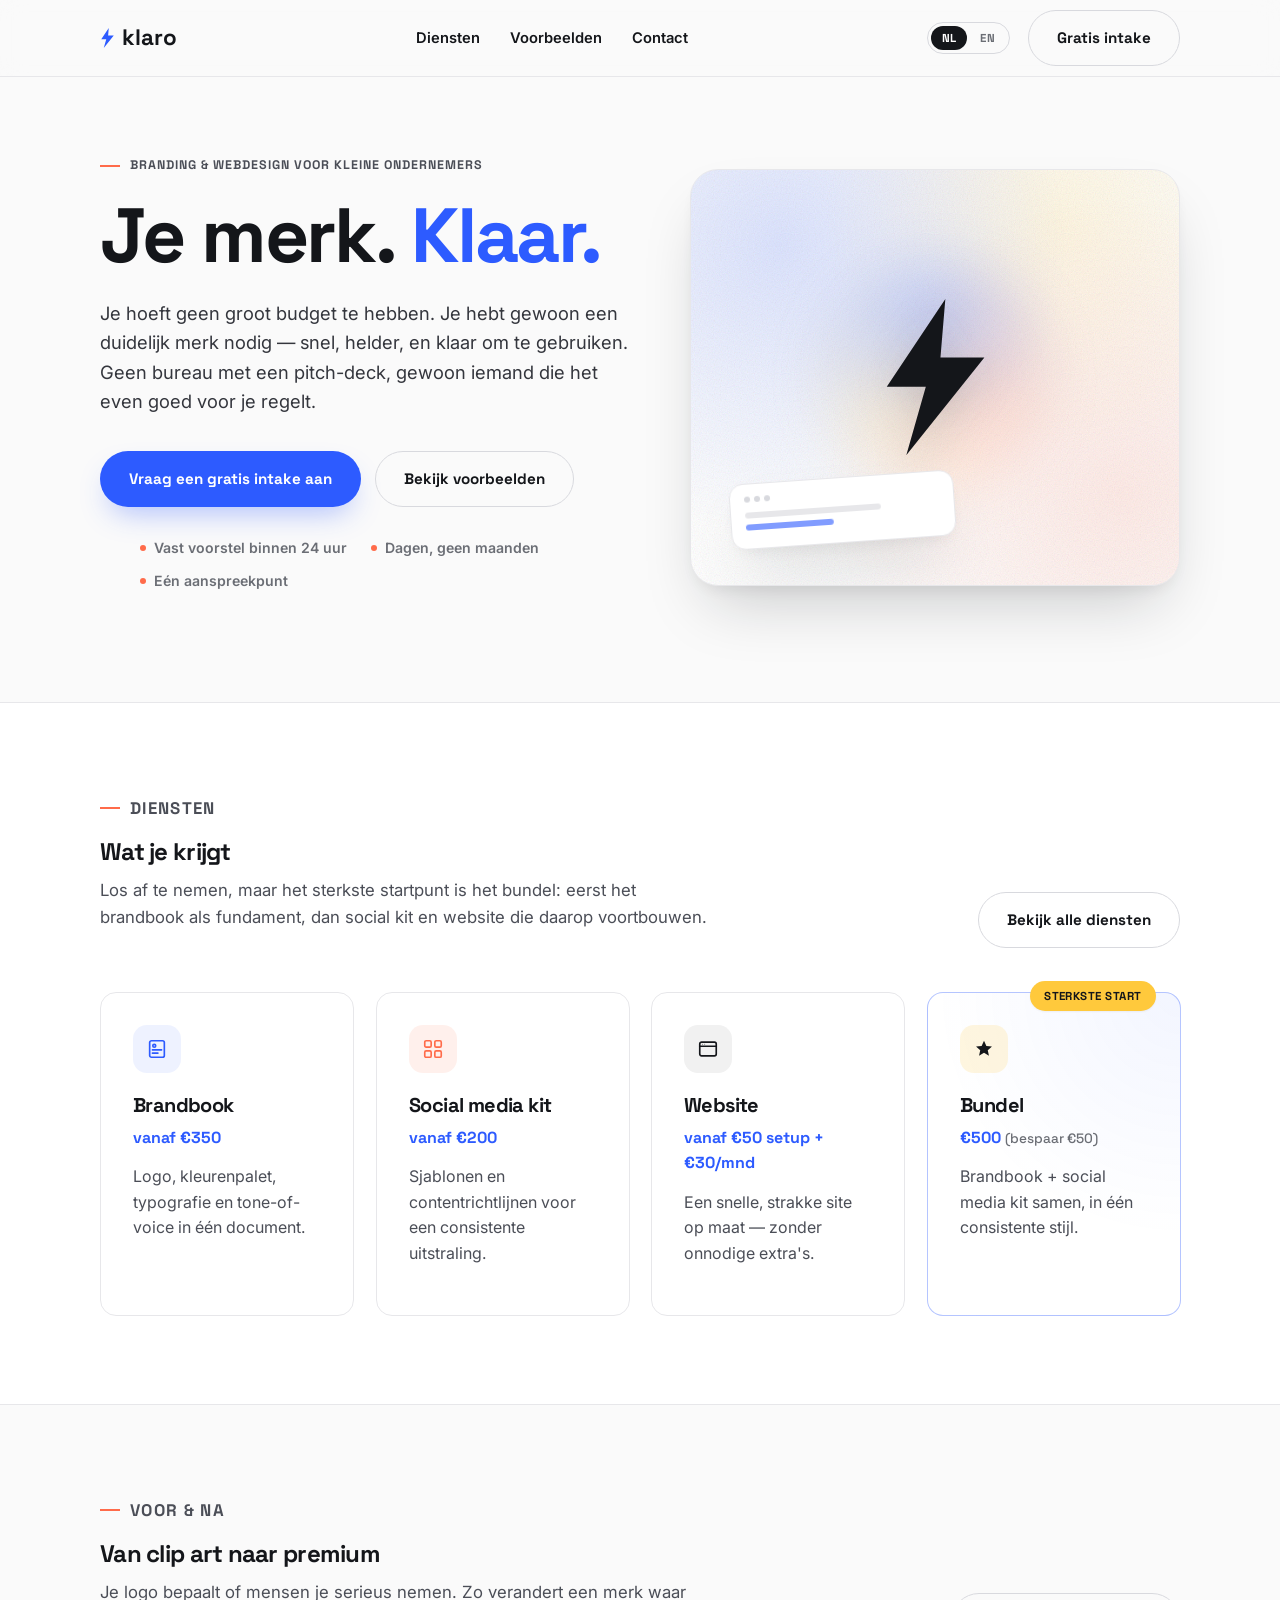
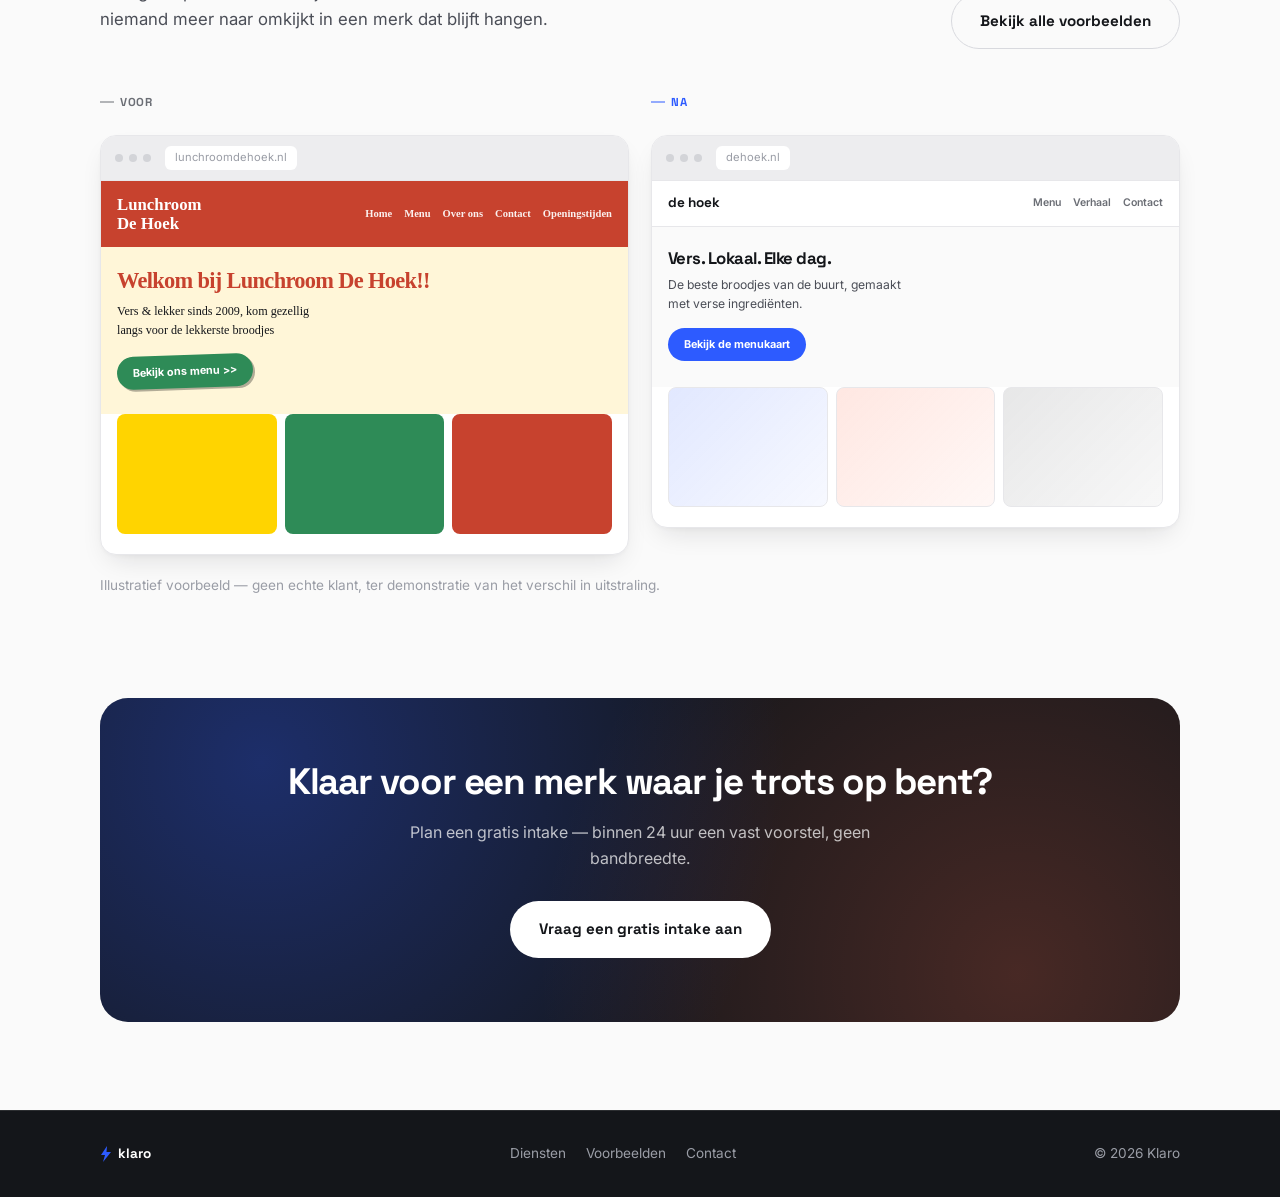
==== commit 4562c9c7: "Premium design pass + NL/EN language toggle Design system: shift from flat brand-color blocks to a r" ====
--- a/index.html
+++ b/index.html
@@ -3,8 +3,8 @@
 <head>
   <meta charset="UTF-8" />
   <meta name="viewport" content="width=device-width, initial-scale=1" />
-  <title>Klaro — Je merk. Klaar.</title>
-  <meta name="description" content="Klaro bouwt brandbooks, social media kits en websites voor kleine ondernemers zonder marketingbudget of interne designer. Snel, helder, klaar." />
+  <title data-i18n="meta.title.index">Klaro — Je merk. Klaar.</title>
+  <meta name="description" data-i18n-attr="content:meta.desc.index" content="Klaro bouwt brandbooks, social media kits en websites voor kleine ondernemers zonder marketingbudget of interne designer. Snel, helder, klaar." />
 
   <link rel="icon" type="image/svg+xml" href="assets/img/favicon.svg" />
 
@@ -26,14 +26,22 @@
 
       <nav aria-label="Hoofdmenu">
         <ul class="nav-links">
-          <li><a href="diensten.html">Diensten</a></li>
-          <li><a href="voorbeelden.html">Voorbeelden</a></li>
-          <li><a href="contact.html">Contact</a></li>
+          <li><a href="diensten.html" data-i18n="nav.diensten">Diensten</a></li>
+          <li><a href="voorbeelden.html" data-i18n="nav.voorbeelden">Voorbeelden</a></li>
+          <li><a href="contact.html" data-i18n="nav.contact">Contact</a></li>
         </ul>
+        <div class="mobile-lang-switch lang-switch" role="group" aria-label="Taal / Language">
+          <button type="button" class="lang-btn" data-lang="nl">NL</button>
+          <button type="button" class="lang-btn" data-lang="en">EN</button>
+        </div>
       </nav>
 
       <div class="nav-cta">
-        <a href="contact.html" class="btn btn-secondary">Gratis intake</a>
+        <div class="lang-switch" role="group" aria-label="Taal / Language">
+          <button type="button" class="lang-btn" data-lang="nl">NL</button>
+          <button type="button" class="lang-btn" data-lang="en">EN</button>
+        </div>
+        <a href="contact.html" class="btn btn-secondary" data-i18n="nav.intake">Gratis intake</a>
         <button class="nav-toggle" aria-label="Menu openen" aria-expanded="false">
           <span></span><span></span><span></span>
         </button>
@@ -47,33 +55,32 @@
     <section class="hero">
       <div class="container">
         <div class="hero-copy">
-          <p class="eyebrow">
-            <svg class="bolt" width="10" height="14" viewBox="0 0 24 32" aria-hidden="true"><path fill="currentColor" d="M14 0 2 18h8l-4 14L22 12h-9L14 0z"/></svg>
-            Branding &amp; webdesign voor kleine ondernemers
-          </p>
-          <h1>Je merk. <span class="accent">Klaar.</span></h1>
-          <p class="hero-lede">
+          <p class="eyebrow" data-i18n="hero.eyebrow">Branding &amp; webdesign voor kleine ondernemers</p>
+          <h1><span data-i18n="hero.title1">Je merk.</span> <span class="accent" data-i18n="hero.title.accent">Klaar.</span></h1>
+          <p class="hero-lede" data-i18n="hero.lede">
             Je hoeft geen groot budget te hebben. Je hebt gewoon een duidelijk merk nodig —
             snel, helder, en klaar om te gebruiken. Geen bureau met een pitch-deck, gewoon
             iemand die het even goed voor je regelt.
           </p>
           <div class="hero-actions">
-            <a href="contact.html" class="btn btn-primary">Vraag een gratis intake aan</a>
-            <a href="voorbeelden.html" class="btn btn-secondary">Bekijk voorbeelden</a>
+            <a href="contact.html" class="btn btn-primary" data-i18n="hero.cta.primary">Vraag een gratis intake aan</a>
+            <a href="voorbeelden.html" class="btn btn-secondary" data-i18n="hero.cta.secondary">Bekijk voorbeelden</a>
           </div>
           <ul class="hero-trust">
-            <li>Vast voorstel binnen 24 uur</li>
-            <li>Dagen, geen maanden</li>
-            <li>Eén aanspreekpunt</li>
+            <li data-i18n="hero.trust1">Vast voorstel binnen 24 uur</li>
+            <li data-i18n="hero.trust2">Dagen, geen maanden</li>
+            <li data-i18n="hero.trust3">Eén aanspreekpunt</li>
           </ul>
         </div>
 
         <div class="hero-visual">
+          <span class="bolt-aura" aria-hidden="true"></span>
           <svg class="bolt-big" viewBox="0 0 24 32" aria-hidden="true"><path d="M14 0 2 18h8l-4 14L22 12h-9L14 0z"/></svg>
-          <span class="spark spark-1" aria-hidden="true"></span>
-          <span class="spark spark-2" aria-hidden="true"></span>
-          <span class="spark spark-3" aria-hidden="true"></span>
-          <span class="spark spark-4" aria-hidden="true"></span>
+          <div class="ui-chip" aria-hidden="true">
+            <div class="ui-chip-bar"><span></span><span></span><span></span></div>
+            <div class="ui-chip-line w-70"></div>
+            <div class="ui-chip-line w-45"></div>
+          </div>
           <div class="strike-flash" aria-hidden="true"></div>
         </div>
       </div>
@@ -84,42 +91,50 @@
       <div class="container">
         <div class="teaser-head">
           <div class="section-head">
-            <p class="eyebrow">Diensten</p>
-            <h2>Wat je krijgt</h2>
-            <p>Los af te nemen, maar het sterkste startpunt is het bundel: eerst het
+            <p class="eyebrow" data-i18n="services.eyebrow">Diensten</p>
+            <h2 data-i18n="services.title">Wat je krijgt</h2>
+            <p data-i18n="services.lede.mini">Los af te nemen, maar het sterkste startpunt is het bundel: eerst het
               brandbook als fundament, dan social kit en website die daarop voortbouwen.</p>
           </div>
-          <a href="diensten.html" class="btn btn-secondary">Bekijk alle diensten</a>
+          <a href="diensten.html" class="btn btn-secondary" data-i18n="services.cta">Bekijk alle diensten</a>
         </div>
 
         <div class="service-grid">
           <div class="service-card is-mini">
-            <div class="service-icon">1</div>
-            <h3>Brandbook</h3>
-            <p class="price">vanaf €350</p>
-            <p>Logo, kleurenpalet, typografie en tone-of-voice in één document.</p>
+            <div class="service-icon">
+              <svg viewBox="0 0 24 24" fill="none" stroke="currentColor" stroke-width="1.8" stroke-linecap="round" stroke-linejoin="round"><rect x="4" y="3" width="16" height="18" rx="2"/><circle cx="9" cy="8.5" r="1.6"/><path d="M7 13h10M7 16.5h6"/></svg>
+            </div>
+            <h3 data-i18n="service.brandbook.title">Brandbook</h3>
+            <p class="price" data-i18n="service.brandbook.price">vanaf €350</p>
+            <p data-i18n="service.brandbook.desc.mini">Logo, kleurenpalet, typografie en tone-of-voice in één document.</p>
           </div>
 
           <div class="service-card is-mini">
-            <div class="service-icon">2</div>
-            <h3>Social media kit</h3>
-            <p class="price">vanaf €200</p>
-            <p>Sjablonen en contentrichtlijnen voor een consistente uitstraling.</p>
+            <div class="service-icon">
+              <svg viewBox="0 0 24 24" fill="none" stroke="currentColor" stroke-width="1.8" stroke-linecap="round" stroke-linejoin="round"><rect x="3" y="3" width="7" height="7" rx="1.5"/><rect x="14" y="3" width="7" height="7" rx="1.5"/><rect x="3" y="14" width="7" height="7" rx="1.5"/><rect x="14" y="14" width="7" height="7" rx="1.5"/></svg>
+            </div>
+            <h3 data-i18n="service.socialkit.title">Social media kit</h3>
+            <p class="price" data-i18n="service.socialkit.price">vanaf €200</p>
+            <p data-i18n="service.socialkit.desc.mini">Sjablonen en contentrichtlijnen voor een consistente uitstraling.</p>
           </div>
 
           <div class="service-card is-mini">
-            <div class="service-icon">3</div>
-            <h3>Website</h3>
-            <p class="price">vanaf €50 setup + €30/mnd</p>
-            <p>Een snelle, strakke site op maat — zonder onnodige extra's.</p>
+            <div class="service-icon">
+              <svg viewBox="0 0 24 24" fill="none" stroke="currentColor" stroke-width="1.8" stroke-linecap="round" stroke-linejoin="round"><rect x="3" y="4.5" width="18" height="15" rx="2"/><path d="M3 9h18"/><circle cx="6" cy="6.7" r="0.5" fill="currentColor" stroke="none"/><circle cx="8.4" cy="6.7" r="0.5" fill="currentColor" stroke="none"/></svg>
+            </div>
+            <h3 data-i18n="service.website.title">Website</h3>
+            <p class="price" data-i18n="service.website.price">vanaf €50 setup + €30/mnd</p>
+            <p data-i18n="service.website.desc.mini">Een snelle, strakke site op maat — zonder onnodige extra's.</p>
           </div>
 
           <div class="service-card is-mini is-bundle">
-            <span class="badge">Sterkste start</span>
-            <div class="service-icon">★</div>
-            <h3>Bundel</h3>
-            <p class="price">€500 <span style="color:#4B4E57;font-weight:500;font-size:0.85rem;">(bespaar €50)</span></p>
-            <p>Brandbook + social media kit samen, in één consistente stijl.</p>
+            <span class="badge" data-i18n="service.bundle.badge">Sterkste start</span>
+            <div class="service-icon">
+              <svg viewBox="0 0 24 24" fill="currentColor" stroke="none"><path d="M12 3l2.6 5.6 6.1.6-4.6 4.1 1.3 6-5.4-3.1-5.4 3.1 1.3-6-4.6-4.1 6.1-.6z"/></svg>
+            </div>
+            <h3 data-i18n="service.bundle.title">Bundel</h3>
+            <p class="price">€500 <span style="color:var(--gray-500);font-weight:500;font-size:0.85rem;" data-i18n="service.bundle.save">(bespaar €50)</span></p>
+            <p data-i18n="service.bundle.desc.mini">Brandbook + social media kit samen, in één consistente stijl.</p>
           </div>
         </div>
       </div>
@@ -130,34 +145,60 @@
       <div class="container">
         <div class="teaser-head">
           <div class="section-head">
-            <p class="eyebrow">Voor &amp; na</p>
-            <h2>Van clip art naar premium</h2>
-            <p>Je logo bepaalt of mensen je serieus nemen. Zo verandert een merk waar niemand
+            <p class="eyebrow" data-i18n="examples.eyebrow">Voor &amp; na</p>
+            <h2 data-i18n="examples.title">Van clip art naar premium</h2>
+            <p data-i18n="examples.lede.mini">Je logo bepaalt of mensen je serieus nemen. Zo verandert een merk waar niemand
               meer naar omkijkt in een merk dat blijft hangen.</p>
           </div>
-          <a href="voorbeelden.html" class="btn btn-secondary">Bekijk alle voorbeelden</a>
+          <a href="voorbeelden.html" class="btn btn-secondary" data-i18n="examples.cta">Bekijk alle voorbeelden</a>
         </div>
 
         <div class="compare-grid">
-          <div class="compare-card compare-before">
-            <p class="compare-label">Voor</p>
-            <div class="mock">
-              <p class="mock-name">Lunchroom De Hoek</p>
-              <p class="mock-tag">vers &amp; lekker sinds 2009</p>
-              <span class="mock-chip">NU MET GRATIS WIFI!</span>
-            </div>
-          </div>
-
-          <div class="compare-card compare-after">
-            <p class="compare-label">Na</p>
-            <div class="mock">
-              <p class="mock-name">de hoek</p>
-              <p class="mock-tag">Vers. Lokaal. Elke dag.</p>
-              <span class="mock-chip">BEKIJK DE MENUKAART</span>
-            </div>
-          </div>
-        </div>
-        <p class="showcase-note">Illustratief voorbeeld — geen echte klant, ter demonstratie van het verschil in uitstraling.</p>
+          <div class="compare-col">
+            <p class="compare-label" data-i18n="compare.before">Voor</p>
+            <div class="device device-browser is-before style-lunchroom">
+              <div class="device-bar">
+                <span class="device-dot"></span><span class="device-dot"></span><span class="device-dot"></span>
+                <span class="device-url">lunchroomdehoek.nl</span>
+              </div>
+              <div class="site-nav">
+                <span class="site-logo">Lunchroom<br>De Hoek</span>
+                <nav class="site-nav-links"><span>Home</span><span>Menu</span><span>Over ons</span><span>Contact</span><span>Openingstijden</span></nav>
+              </div>
+              <div class="site-hero">
+                <h4>Welkom bij Lunchroom De Hoek!!</h4>
+                <p>Vers &amp; lekker sinds 2009, kom gezellig langs voor de lekkerste broodjes</p>
+                <span class="site-btn">Bekijk ons menu &gt;&gt;</span>
+              </div>
+              <div class="site-grid">
+                <span class="site-card"></span><span class="site-card"></span><span class="site-card"></span>
+              </div>
+            </div>
+          </div>
+
+          <div class="compare-col is-after">
+            <p class="compare-label" data-i18n="compare.after">Na</p>
+            <div class="device device-browser is-after">
+              <div class="device-bar">
+                <span class="device-dot"></span><span class="device-dot"></span><span class="device-dot"></span>
+                <span class="device-url">dehoek.nl</span>
+              </div>
+              <div class="site-nav">
+                <span class="site-logo">de hoek</span>
+                <nav class="site-nav-links"><span>Menu</span><span>Verhaal</span><span>Contact</span></nav>
+              </div>
+              <div class="site-hero">
+                <h4>Vers. Lokaal. Elke dag.</h4>
+                <p>De beste broodjes van de buurt, gemaakt met verse ingrediënten.</p>
+                <span class="site-btn">Bekijk de menukaart</span>
+              </div>
+              <div class="site-grid">
+                <span class="site-card"></span><span class="site-card"></span><span class="site-card"></span>
+              </div>
+            </div>
+          </div>
+        </div>
+        <p class="showcase-note" data-i18n="examples.note.mini">Illustratief voorbeeld — geen echte klant, ter demonstratie van het verschil in uitstraling.</p>
       </div>
     </section>
 
@@ -165,9 +206,9 @@
     <section class="cta-banner-section">
       <div class="container">
         <div class="cta-banner">
-          <h2>Klaar voor een merk waar je trots op bent?</h2>
-          <p>Plan een gratis intake — binnen 24 uur een vast voorstel, geen bandbreedte.</p>
-          <a href="contact.html" class="btn btn-light">Vraag een gratis intake aan</a>
+          <h2 data-i18n="cta.home.title">Klaar voor een merk waar je trots op bent?</h2>
+          <p data-i18n="cta.home.lede">Plan een gratis intake — binnen 24 uur een vast voorstel, geen bandbreedte.</p>
+          <a href="contact.html" class="btn btn-light" data-i18n="cta.button.intake">Vraag een gratis intake aan</a>
         </div>
       </div>
     </section>
@@ -181,14 +222,15 @@
         klaro
       </div>
       <ul class="footer-links">
-        <li><a href="diensten.html">Diensten</a></li>
-        <li><a href="voorbeelden.html">Voorbeelden</a></li>
-        <li><a href="contact.html">Contact</a></li>
+        <li><a href="diensten.html" data-i18n="nav.diensten">Diensten</a></li>
+        <li><a href="voorbeelden.html" data-i18n="nav.voorbeelden">Voorbeelden</a></li>
+        <li><a href="contact.html" data-i18n="nav.contact">Contact</a></li>
       </ul>
       <p style="margin:0;">© <span id="year"></span> Klaro</p>
     </div>
   </footer>
 
+  <script src="assets/js/i18n.js"></script>
   <script src="assets/js/main.js"></script>
 </body>
 </html>
--- a/assets/css/styles.css
+++ b/assets/css/styles.css
@@ -1,17 +1,35 @@
 /* ============================================
    KLARO — Marketing site
    Kleuren, typografie en tone of voice: brandbook-klaro.md
+   Visuele richting: ingetogen bureau-premium — overwegend
+   wit/inkt-canvas, merkkleuren precies en spaarzaam ingezet.
    ============================================ */
 
 :root {
   --blue: #2D5BFF;
   --blue-dark: #1E42D6;
+  --blue-tint: rgba(45, 91, 255, 0.08);
   --coral: #FF6B4A;
+  --coral-tint: rgba(255, 107, 74, 0.1);
   --yellow: #FFC93C;
+  --yellow-tint: rgba(255, 201, 60, 0.16);
+
   --ink: #14161A;
+  --gray-700: #34363D;
+  --gray-600: #4B4E57;
+  --gray-500: #6B6E75;
+  --gray-400: #9A9DA6;
+  --border: #E7E7EA;
+  --border-strong: #D8D9DE;
   --off-white: #FAFAFA;
   --white: #FFFFFF;
-  --border: #E7E7EA;
+
+  --shadow-sm: 0 1px 2px rgba(20, 22, 26, 0.05);
+  --shadow-md: 0 12px 28px -10px rgba(20, 22, 26, 0.14), 0 2px 6px -2px rgba(20, 22, 26, 0.06);
+  --shadow-lg: 0 32px 64px -20px rgba(20, 22, 26, 0.22), 0 8px 20px -8px rgba(20, 22, 26, 0.1);
+  --shadow-blue: 0 14px 30px -10px rgba(45, 91, 255, 0.4);
+
+  --ease-out: cubic-bezier(0.16, 1, 0.3, 1);
 
   --font-heading: "Space Grotesk", "Arial Black", sans-serif;
   --font-body: "Inter", -apple-system, BlinkMacSystemFont, sans-serif;
@@ -29,7 +47,7 @@
   top: 0;
   left: 0;
   width: 0%;
-  height: 3px;
+  height: 2px;
   background: linear-gradient(90deg, var(--blue), var(--coral), var(--yellow));
   z-index: 200;
   pointer-events: none;
@@ -45,7 +63,7 @@
   color: var(--ink);
   font-family: var(--font-body);
   font-size: 16px;
-  line-height: 1.55;
+  line-height: 1.6;
   -webkit-font-smoothing: antialiased;
 }
 
@@ -61,9 +79,9 @@
 h1, h2, h3, h4 {
   font-family: var(--font-heading);
   font-weight: 700;
-  line-height: 1.1;
+  line-height: 1.08;
   margin: 0 0 0.5em;
-  letter-spacing: -0.02em;
+  letter-spacing: -0.03em;
 }
 
 p {
@@ -77,29 +95,37 @@
 }
 
 section {
-  padding: 72px 0;
+  padding: 88px 0;
 }
 
 .eyebrow {
   display: inline-flex;
   align-items: center;
-  gap: 8px;
+  gap: 10px;
   font-family: var(--font-heading);
   font-weight: 700;
-  font-size: 0.8rem;
-  letter-spacing: 0.06em;
+  font-size: 0.78rem;
+  letter-spacing: 0.08em;
   text-transform: uppercase;
-  color: var(--blue);
-  margin-bottom: 16px;
+  color: var(--gray-600);
+  margin-bottom: 18px;
+}
+
+.eyebrow::before {
+  content: "";
+  width: 20px;
+  height: 2px;
+  background: var(--coral);
+  flex-shrink: 0;
 }
 
 .section-head {
   max-width: 620px;
-  margin: 0 0 40px;
+  margin: 0 0 44px;
 }
 
 .section-head p {
-  color: #4B4E57;
+  color: var(--gray-600);
   font-size: 1.05rem;
 }
 
@@ -112,15 +138,14 @@
   gap: 8px;
   font-family: var(--font-heading);
   font-weight: 700;
-  font-size: 0.98rem;
+  font-size: 0.95rem;
   text-decoration: none;
   border-radius: 100px;
   padding: 15px 28px;
-  border: 2px solid transparent;
+  border: 1.5px solid transparent;
   cursor: pointer;
-  transition: transform 0.15s ease, box-shadow 0.15s ease, background 0.15s ease;
+  transition: transform 0.25s var(--ease-out), box-shadow 0.25s var(--ease-out), background 0.2s ease, border-color 0.2s ease;
   white-space: nowrap;
-  will-change: transform;
   position: relative;
   overflow: hidden;
   isolation: isolate;
@@ -131,20 +156,20 @@
   position: absolute;
   top: 0;
   left: -60%;
-  width: 35%;
+  width: 30%;
   height: 100%;
-  background: linear-gradient(115deg, transparent, rgba(255, 255, 255, 0.65), transparent);
+  background: linear-gradient(115deg, transparent, rgba(255, 255, 255, 0.45), transparent);
   transform: skewX(-20deg);
   pointer-events: none;
   mix-blend-mode: overlay;
 }
 
 .btn-light::before {
-  background: linear-gradient(115deg, transparent, rgba(20, 22, 26, 0.15), transparent);
+  background: linear-gradient(115deg, transparent, rgba(20, 22, 26, 0.12), transparent);
 }
 
 .btn:hover::before {
-  animation: btn-shimmer 0.7s ease;
+  animation: btn-shimmer 0.85s ease;
 }
 
 @keyframes btn-shimmer {
@@ -159,30 +184,32 @@
 .btn-primary {
   background: var(--blue);
   color: var(--white);
-  box-shadow: 0 4px 0 var(--blue-dark);
+  box-shadow: var(--shadow-blue);
 }
 
 .btn-primary:hover {
   background: var(--blue-dark);
   transform: translateY(-2px);
-  box-shadow: 0 6px 0 var(--blue-dark);
+  box-shadow: 0 20px 40px -12px rgba(45, 91, 255, 0.5);
 }
 
 .btn-primary:active {
   transform: translateY(0) scale(0.97);
-  box-shadow: 0 2px 0 var(--blue-dark);
+  box-shadow: var(--shadow-blue);
 }
 
 .btn-secondary {
   background: transparent;
   color: var(--ink);
-  border-color: var(--ink);
+  border-color: var(--border-strong);
 }
 
 .btn-secondary:hover {
   background: var(--ink);
+  border-color: var(--ink);
   color: var(--white);
   transform: translateY(-2px);
+  box-shadow: var(--shadow-md);
 }
 
 .btn-block {
@@ -195,8 +222,8 @@
   position: sticky;
   top: 0;
   z-index: 50;
-  background: rgba(250, 250, 250, 0.9);
-  backdrop-filter: saturate(180%) blur(10px);
+  background: rgba(250, 250, 250, 0.86);
+  backdrop-filter: saturate(180%) blur(12px);
   border-bottom: 1px solid var(--border);
 }
 
@@ -204,34 +231,41 @@
   display: flex;
   align-items: center;
   justify-content: space-between;
-  height: 72px;
+  height: 76px;
+  gap: 16px;
 }
 
 .logo {
   display: flex;
   align-items: center;
-  gap: 6px;
+  gap: 7px;
   text-decoration: none;
   font-family: var(--font-heading);
   font-weight: 700;
-  font-size: 1.5rem;
+  font-size: 1.4rem;
   color: var(--ink);
 }
 
 .logo .bolt {
-  width: 16px;
-  height: 22px;
+  width: 15px;
+  height: 20px;
   flex-shrink: 0;
+  transition: transform 0.2s var(--ease-out), filter 0.2s ease;
 }
 
 .logo .bolt path {
   fill: var(--blue);
 }
 
+.logo:hover .bolt {
+  transform: rotate(-8deg) scale(1.08);
+  filter: drop-shadow(0 0 6px rgba(45, 91, 255, 0.65));
+}
+
 .nav-links {
   display: flex;
   align-items: center;
-  gap: 32px;
+  gap: 30px;
   list-style: none;
   margin: 0;
   padding: 0;
@@ -241,7 +275,7 @@
   position: relative;
   text-decoration: none;
   font-weight: 600;
-  font-size: 0.95rem;
+  font-size: 0.92rem;
   color: var(--ink);
 }
 
@@ -272,19 +306,42 @@
   right: 0;
 }
 
-.logo .bolt {
-  transition: transform 0.2s ease, filter 0.2s ease;
-}
-
-.logo:hover .bolt {
-  transform: rotate(-8deg) scale(1.08);
-  filter: drop-shadow(0 0 6px rgba(45, 91, 255, 0.65));
-}
-
 .nav-cta {
   display: flex;
   align-items: center;
-  gap: 24px;
+  gap: 18px;
+}
+
+.lang-switch {
+  display: flex;
+  align-items: center;
+  border: 1.5px solid var(--border-strong);
+  border-radius: 100px;
+  padding: 3px;
+  gap: 2px;
+}
+
+.lang-btn {
+  font-family: var(--font-heading);
+  font-weight: 700;
+  font-size: 0.72rem;
+  letter-spacing: 0.03em;
+  color: var(--gray-500);
+  background: transparent;
+  border: none;
+  border-radius: 100px;
+  padding: 5px 11px;
+  cursor: pointer;
+  transition: background 0.2s ease, color 0.2s ease;
+}
+
+.lang-btn:hover {
+  color: var(--ink);
+}
+
+.lang-btn.is-active {
+  background: var(--ink);
+  color: var(--white);
 }
 
 .nav-toggle {
@@ -297,63 +354,67 @@
 
 .nav-toggle span {
   display: block;
-  width: 24px;
+  width: 22px;
   height: 2px;
   background: var(--ink);
   margin: 5px 0;
   transition: transform 0.2s ease, opacity 0.2s ease;
 }
 
+.mobile-lang-switch {
+  display: none;
+}
+
 /* ---------- Hero ---------- */
 
 .hero {
-  padding: 64px 0 80px;
+  padding: 72px 0 96px;
   overflow: hidden;
 }
 
 .hero .container {
   display: grid;
-  gap: 40px;
+  gap: 48px;
   align-items: center;
 }
 
 .hero h1 {
-  font-size: clamp(2.6rem, 9vw, 4.5rem);
-  margin-bottom: 20px;
+  font-size: clamp(2.7rem, 9vw, 4.8rem);
+  margin-bottom: 22px;
 }
 
 .hero h1 .accent {
   color: var(--blue);
   display: inline-block;
-  animation: accent-glow 5s ease-in-out 1.4s infinite;
+  animation: accent-glow 6s ease-in-out 1.6s infinite;
 }
 
 @keyframes accent-glow {
   0%, 90%, 100% { text-shadow: none; }
-  93% { text-shadow: 0 0 20px rgba(45, 91, 255, 0.6); }
-  96% { text-shadow: 0 0 4px rgba(45, 91, 255, 0.15); }
+  93% { text-shadow: 0 0 18px rgba(45, 91, 255, 0.45); }
+  96% { text-shadow: 0 0 4px rgba(45, 91, 255, 0.12); }
 }
 
 .hero-lede {
   font-size: 1.15rem;
-  color: #34363D;
+  color: var(--gray-700);
   max-width: 46ch;
-  margin-bottom: 32px;
+  margin-bottom: 34px;
 }
 
 .hero-actions {
   display: flex;
   flex-wrap: wrap;
   gap: 14px;
-  margin-bottom: 28px;
+  margin-bottom: 30px;
 }
 
 .hero-trust {
   display: flex;
   flex-wrap: wrap;
   gap: 10px 24px;
-  font-size: 0.9rem;
-  color: #55585F;
+  font-size: 0.88rem;
+  color: var(--gray-500);
   font-weight: 600;
 }
 
@@ -366,8 +427,8 @@
 
 .hero-trust li::before {
   content: "";
-  width: 8px;
-  height: 8px;
+  width: 6px;
+  height: 6px;
   border-radius: 50%;
   background: var(--coral);
   flex-shrink: 0;
@@ -375,126 +436,157 @@
 
 .hero-visual {
   position: relative;
-  border-radius: 24px;
-  background: var(--blue);
-  aspect-ratio: 4 / 3;
+  border-radius: 28px;
+  aspect-ratio: 4 / 3.4;
   display: flex;
   align-items: center;
   justify-content: center;
   overflow: hidden;
-}
-
-.hero-visual .bolt-big {
-  width: 34%;
-  opacity: 0;
-  filter: drop-shadow(0 0 0 rgba(255,255,255,0));
-  animation:
-    bolt-strike 0.85s cubic-bezier(0.2, 0.9, 0.3, 1) 0.2s forwards,
-    bolt-float 3.2s ease-in-out 1.05s infinite;
-}
-
-.hero-visual .bolt-big path {
-  fill: var(--white);
-}
-
-.hero-visual::after {
+  background:
+    radial-gradient(circle at 18% 18%, rgba(45, 91, 255, 0.16), transparent 55%),
+    radial-gradient(circle at 88% 78%, rgba(255, 107, 74, 0.13), transparent 55%),
+    radial-gradient(circle at 75% 12%, rgba(255, 201, 60, 0.14), transparent 45%),
+    var(--white);
+  border: 1px solid var(--border);
+  box-shadow: var(--shadow-lg);
+}
+
+.hero-visual::before {
   content: "";
   position: absolute;
-  inset: -10%;
-  background:
-    radial-gradient(circle at 85% 15%, rgba(255,201,60,0.55), transparent 45%),
-    radial-gradient(circle at 10% 90%, rgba(255,107,74,0.5), transparent 45%);
-  animation: blob-drift 9s ease-in-out infinite;
+  inset: 0;
+  opacity: 0.5;
+  mix-blend-mode: multiply;
+  background-image: url("data:image/svg+xml,%3Csvg xmlns='http://www.w3.org/2000/svg' width='140' height='140'%3E%3Cfilter id='n'%3E%3CfeTurbulence type='fractalNoise' baseFrequency='0.85' numOctaves='2' stitchTiles='stitch'/%3E%3C/filter%3E%3Crect width='100%25' height='100%25' filter='url(%23n)' opacity='0.35'/%3E%3C/svg%3E");
+}
+
+.bolt-aura {
+  position: absolute;
+  width: 46%;
+  aspect-ratio: 1;
+  border-radius: 50%;
+  background: conic-gradient(from 0deg, rgba(45, 91, 255, 0.4), rgba(255, 107, 74, 0.28), rgba(255, 201, 60, 0.28), rgba(45, 91, 255, 0.4));
+  filter: blur(28px);
+  opacity: 0.55;
+  animation: aura-spin 14s linear infinite;
+  animation-play-state: paused;
+}
+
+.hero-visual.in-view .bolt-aura {
+  animation-play-state: running;
+}
+
+@keyframes aura-spin {
+  to { transform: rotate(360deg); }
+}
+
+.hero-visual .bolt-big {
+  position: relative;
+  z-index: 1;
+  width: 24%;
+  opacity: 0;
+  filter: drop-shadow(0 0 0 rgba(45, 91, 255, 0));
+  animation:
+    bolt-strike 0.9s var(--ease-out) 0.15s forwards,
+    bolt-float 4s ease-in-out 1.05s infinite;
+}
+
+.hero-visual .bolt-big path {
+  fill: var(--ink);
 }
 
 .hero-visual .strike-flash {
   position: absolute;
   inset: 0;
+  z-index: 3;
   background: var(--white);
   opacity: 0;
   pointer-events: none;
-  animation: strike-flash 0.85s ease-out 0.2s 1;
-}
-
-.hero-visual .spark {
+  animation: strike-flash 0.9s ease-out 0.15s 1;
+}
+
+.ui-chip {
   position: absolute;
+  left: 8%;
+  bottom: 10%;
+  width: 46%;
+  background: var(--white);
+  border: 1px solid var(--border);
+  border-radius: 14px;
+  box-shadow: var(--shadow-lg);
+  padding: 12px 14px;
+  transform: rotate(-4deg);
+  z-index: 2;
+  opacity: 0;
+  animation: chip-in 0.7s var(--ease-out) 0.75s forwards, chip-float 5s ease-in-out 1.5s infinite;
+}
+
+.ui-chip-bar {
+  display: flex;
+  gap: 4px;
+  margin-bottom: 10px;
+}
+
+.ui-chip-bar span {
   width: 6px;
   height: 6px;
   border-radius: 50%;
-  background: var(--yellow);
-  box-shadow: 0 0 10px 2px rgba(255, 201, 60, 0.9);
-  opacity: 0;
-  animation: spark-drift 2.6s ease-in-out infinite;
-  animation-play-state: paused;
-}
-
-.hero-visual.in-view .spark {
-  animation-play-state: running;
-}
-
-.spark-1 { top: 22%; left: 16%; animation-delay: 1.1s; }
-.spark-2 {
-  top: 64%; left: 76%; animation-delay: 1.9s;
-  background: var(--coral);
-  box-shadow: 0 0 10px 2px rgba(255, 107, 74, 0.9);
-}
-.spark-3 { top: 78%; left: 28%; animation-delay: 2.6s; }
-.spark-4 {
-  top: 16%; left: 68%; animation-delay: 1.5s;
-  background: var(--coral);
-  box-shadow: 0 0 10px 2px rgba(255, 107, 74, 0.9);
+  background: var(--border-strong);
+}
+
+.ui-chip-line {
+  height: 6px;
+  border-radius: 4px;
+  background: var(--border);
+  margin-bottom: 6px;
+}
+
+.ui-chip-line.w-70 { width: 70%; }
+.ui-chip-line.w-45 { width: 45%; background: var(--blue); opacity: 0.6; }
+
+@keyframes chip-in {
+  from { opacity: 0; transform: rotate(-4deg) translateY(16px) scale(0.94); }
+  to { opacity: 1; transform: rotate(-4deg) translateY(0) scale(1); }
+}
+
+@keyframes chip-float {
+  0%, 100% { transform: rotate(-4deg) translateY(0); }
+  50% { transform: rotate(-3deg) translateY(-6px); }
 }
 
 @keyframes bolt-strike {
   0% {
     opacity: 0;
-    transform: scale(0.35) translateY(-36px) rotate(0deg);
-    filter: drop-shadow(0 0 0 rgba(255,255,255,0));
-  }
-  55% {
+    transform: scale(0.7) translateY(-18px);
+    filter: drop-shadow(0 0 0 rgba(45, 91, 255, 0));
+  }
+  70% {
     opacity: 1;
-    transform: scale(1.18) translateY(4px) rotate(-3deg);
-    filter: drop-shadow(0 0 36px rgba(255,255,255,0.95));
-  }
-  75% {
-    transform: scale(0.94) translateY(-2px) rotate(1deg);
+    filter: drop-shadow(0 0 22px rgba(45, 91, 255, 0.35));
   }
   100% {
     opacity: 1;
-    transform: scale(1) translateY(0) rotate(0deg);
-    filter: drop-shadow(0 12px 24px rgba(0,0,0,0.18));
+    transform: scale(1) translateY(0);
+    filter: drop-shadow(0 10px 20px rgba(20, 22, 26, 0.16));
   }
 }
 
 @keyframes strike-flash {
   0% { opacity: 0; }
-  10% { opacity: 0.85; }
-  22% { opacity: 0; }
-  28% { opacity: 0.35; }
-  38% { opacity: 0; }
+  12% { opacity: 0.6; }
+  26% { opacity: 0; }
   100% { opacity: 0; }
 }
 
-@keyframes spark-drift {
-  0%, 100% { opacity: 0; transform: translateY(0) scale(0.6); }
-  35% { opacity: 1; transform: translateY(-16px) scale(1); }
-  65% { opacity: 0.5; transform: translateY(-28px) scale(0.8); }
-}
-
 @keyframes bolt-float {
-  0%, 100% { transform: translateY(0) rotate(0deg); }
-  50% { transform: translateY(-10px) rotate(-3deg); }
-}
-
-@keyframes blob-drift {
-  0%, 100% { transform: translate(0, 0) scale(1); }
-  50% { transform: translate(-2%, 2%) scale(1.06); }
+  0%, 100% { transform: translateY(0); }
+  50% { transform: translateY(-8px); }
 }
 
 /* ---------- Page hero (subpaginas) ---------- */
 
 .page-hero {
-  padding: 52px 0 8px;
+  padding: 60px 0 8px;
 }
 
 .page-hero .container {
@@ -502,13 +594,13 @@
 }
 
 .page-hero h1 {
-  font-size: clamp(2.2rem, 6vw, 3.2rem);
-  margin-bottom: 14px;
+  font-size: clamp(2.3rem, 6vw, 3.4rem);
+  margin-bottom: 16px;
 }
 
 .page-hero p {
   font-size: 1.05rem;
-  color: #34363D;
+  color: var(--gray-700);
   max-width: 58ch;
 }
 
@@ -519,35 +611,43 @@
 }
 
 .cta-banner {
-  background: var(--blue);
+  background: var(--ink);
   color: var(--white);
-  border-radius: 24px;
-  padding: 56px 32px;
+  border-radius: 28px;
+  padding: 64px 32px;
   text-align: center;
   position: relative;
   overflow: hidden;
   isolation: isolate;
 }
 
+.cta-banner::before {
+  content: "";
+  position: absolute;
+  inset: 0;
+  background:
+    radial-gradient(circle at 15% 20%, rgba(45, 91, 255, 0.35), transparent 55%),
+    radial-gradient(circle at 85% 85%, rgba(255, 107, 74, 0.22), transparent 50%);
+  z-index: -1;
+}
+
 .cta-banner::after {
   content: "";
   position: absolute;
   inset: 0;
-  background: radial-gradient(circle at 50% 0%, rgba(255,255,255,0.9), transparent 60%);
+  background: radial-gradient(circle at 50% 0%, rgba(255, 255, 255, 0.5), transparent 60%);
   opacity: 0;
   pointer-events: none;
 }
 
 .cta-banner.is-visible::after {
-  animation: banner-flash 1s ease-out;
+  animation: banner-flash 1.1s ease-out;
 }
 
 @keyframes banner-flash {
   0% { opacity: 0; }
-  16% { opacity: 0.9; }
-  34% { opacity: 0; }
-  44% { opacity: 0.4; }
-  58% { opacity: 0; }
+  18% { opacity: 0.55; }
+  38% { opacity: 0; }
   100% { opacity: 0; }
 }
 
@@ -557,9 +657,9 @@
 }
 
 .cta-banner p {
-  color: rgba(255, 255, 255, 0.85);
+  color: rgba(255, 255, 255, 0.72);
   max-width: 46ch;
-  margin: 0 auto 28px;
+  margin: 0 auto 30px;
 }
 
 .btn-light {
@@ -571,6 +671,7 @@
   background: var(--yellow);
   color: var(--ink);
   transform: translateY(-2px);
+  box-shadow: var(--shadow-md);
 }
 
 /* ---------- Homepage teasers ---------- */
@@ -581,7 +682,7 @@
   align-items: flex-end;
   justify-content: space-between;
   gap: 20px;
-  margin-bottom: 40px;
+  margin-bottom: 44px;
 }
 
 .teaser-head .section-head {
@@ -602,61 +703,61 @@
 
 .service-grid {
   display: grid;
-  gap: 24px;
+  gap: 22px;
   grid-template-columns: 1fr;
 }
 
 .service-card {
-  background: var(--off-white);
+  background: var(--white);
   border: 1px solid var(--border);
   border-radius: var(--radius);
   padding: 32px;
   display: flex;
   flex-direction: column;
   position: relative;
-  transition: transform 0.2s ease, box-shadow 0.2s ease, border-color 0.2s ease;
+  transition: transform 0.3s var(--ease-out), box-shadow 0.3s var(--ease-out), border-color 0.2s ease;
 }
 
 .service-card:hover {
   transform: translateY(-6px);
-  border-color: var(--blue);
-  box-shadow: 0 16px 32px rgba(20, 22, 26, 0.08);
+  border-color: var(--border-strong);
+  box-shadow: var(--shadow-md);
 }
 
 .service-icon {
-  transition: transform 0.2s ease;
+  width: 48px;
+  height: 48px;
+  border-radius: 14px;
+  display: flex;
+  align-items: center;
+  justify-content: center;
+  margin-bottom: 22px;
+  transition: transform 0.3s var(--ease-out);
+}
+
+.service-icon svg {
+  width: 22px;
+  height: 22px;
 }
 
 .service-card:hover .service-icon {
-  transform: scale(1.1) rotate(-4deg);
+  transform: scale(1.08) rotate(-4deg);
 }
 
 .service-card.is-bundle {
-  border-color: var(--blue);
-  background: #EEF2FF;
-}
-
-.service-icon {
-  width: 44px;
-  height: 44px;
-  border-radius: 12px;
-  display: flex;
-  align-items: center;
-  justify-content: center;
-  margin-bottom: 20px;
-  font-family: var(--font-heading);
-  font-weight: 700;
-  font-size: 1.1rem;
-  color: var(--white);
-}
-
-.service-card:nth-child(1) .service-icon { background: var(--blue); }
-.service-card:nth-child(2) .service-icon { background: var(--coral); }
-.service-card:nth-child(3) .service-icon { background: var(--ink); }
-.service-card.is-bundle .service-icon { background: var(--yellow); color: var(--ink); }
+  border-color: rgba(45, 91, 255, 0.35);
+  background:
+    radial-gradient(circle at 100% 0%, rgba(45, 91, 255, 0.06), transparent 60%),
+    var(--white);
+}
+
+.service-card:nth-child(1) .service-icon { background: var(--blue-tint); color: var(--blue); }
+.service-card:nth-child(2) .service-icon { background: var(--coral-tint); color: var(--coral); }
+.service-card:nth-child(3) .service-icon { background: rgba(20, 22, 26, 0.06); color: var(--ink); }
+.service-card.is-bundle .service-icon { background: var(--yellow-tint); color: var(--ink); }
 
 .service-card h3 {
-  font-size: 1.3rem;
+  font-size: 1.25rem;
   margin-bottom: 8px;
 }
 
@@ -664,19 +765,19 @@
   font-family: var(--font-heading);
   font-weight: 700;
   color: var(--blue);
-  font-size: 1.05rem;
+  font-size: 1rem;
   margin-bottom: 14px;
 }
 
 .service-card p {
-  color: #4B4E57;
+  color: var(--gray-600);
   flex-grow: 1;
 }
 
 .service-card ul {
-  margin: 0 0 0;
+  margin: 0;
   padding: 0 0 0 18px;
-  color: #4B4E57;
+  color: var(--gray-600);
   font-size: 0.95rem;
 }
 
@@ -692,36 +793,37 @@
   color: var(--ink);
   font-family: var(--font-heading);
   font-weight: 700;
-  font-size: 0.75rem;
+  font-size: 0.72rem;
   text-transform: uppercase;
   letter-spacing: 0.04em;
   padding: 6px 14px;
   border-radius: 100px;
+  box-shadow: var(--shadow-sm);
 }
 
 /* ---------- Voor / na ---------- */
 
 .showcase-note {
   font-size: 0.85rem;
-  color: #7A7D85;
-  margin-top: 16px;
+  color: var(--gray-400);
+  margin-top: 20px;
 }
 
 .example-block + .example-block {
-  margin-top: 56px;
+  margin-top: 64px;
 }
 
 .example-label {
   display: flex;
   align-items: center;
   gap: 10px;
-  margin-bottom: 16px;
+  margin-bottom: 18px;
 }
 
 .example-label .example-kind {
   font-family: var(--font-heading);
   font-weight: 700;
-  font-size: 0.75rem;
+  font-size: 0.72rem;
   text-transform: uppercase;
   letter-spacing: 0.05em;
   background: var(--ink);
@@ -732,189 +834,366 @@
 
 .example-label h3 {
   margin: 0;
-  font-size: 1.15rem;
+  font-size: 1.1rem;
 }
 
 .compare-grid {
   display: grid;
-  gap: 20px;
+  gap: 22px;
   grid-template-columns: 1fr;
-}
-
-.compare-card {
-  border-radius: var(--radius);
-  overflow: hidden;
-  border: 1px solid var(--border);
-  background: var(--white);
-  transition: transform 0.2s ease, box-shadow 0.2s ease;
-}
-
-.compare-card:hover {
-  transform: translateY(-6px);
-  box-shadow: 0 16px 32px rgba(20, 22, 26, 0.08);
+  align-items: start;
+}
+
+.compare-col {
+  display: flex;
+  flex-direction: column;
+  gap: 12px;
 }
 
 .compare-label {
+  display: inline-flex;
+  align-items: center;
+  gap: 6px;
   font-family: var(--font-heading);
   font-weight: 700;
-  font-size: 0.8rem;
+  font-size: 0.72rem;
   text-transform: uppercase;
   letter-spacing: 0.06em;
-  padding: 10px 20px;
-}
-
-.compare-before .compare-label {
-  background: #E9E9EA;
-  color: #6B6E75;
-}
-
-.compare-after .compare-label {
+  color: var(--gray-500);
+}
+
+.compare-col.is-after .compare-label {
+  color: var(--blue);
+}
+
+.compare-label::before {
+  content: "";
+  width: 14px;
+  height: 2px;
+  background: currentColor;
+  opacity: 0.5;
+}
+
+/* ---------- Device mockups ---------- */
+
+.device {
+  border-radius: 16px;
+  overflow: hidden;
+  background: var(--white);
+  border: 1px solid var(--border);
+  box-shadow: var(--shadow-md);
+  transition: transform 0.3s var(--ease-out), box-shadow 0.3s var(--ease-out);
+}
+
+.device:hover {
+  transform: translateY(-5px);
+  box-shadow: var(--shadow-lg);
+}
+
+/* Browser chrome */
+.device-browser .device-bar {
+  display: flex;
+  align-items: center;
+  gap: 6px;
+  padding: 10px 14px;
+  background: #EDEDEF;
+  border-bottom: 1px solid var(--border);
+}
+
+.device-dot {
+  width: 8px;
+  height: 8px;
+  border-radius: 50%;
+  background: #D3D4D8;
+  flex-shrink: 0;
+}
+
+.device-url {
+  margin-left: 8px;
+  font-size: 0.7rem;
+  color: var(--gray-400);
+  background: var(--white);
+  padding: 3px 10px;
+  border-radius: 6px;
+  font-family: var(--font-body);
+}
+
+/* shared fake-site layout */
+.site-nav {
+  display: flex;
+  align-items: center;
+  justify-content: space-between;
+  padding: 14px 16px;
+  flex-wrap: wrap;
+  gap: 8px;
+  min-height: 44px;
+}
+
+.site-logo {
+  font-family: var(--font-heading);
+  font-weight: 700;
+  font-size: 0.85rem;
+  line-height: 1.15;
+}
+
+.site-nav-links {
+  display: flex;
+  gap: 12px;
+  flex-wrap: wrap;
+  font-size: 0.66rem;
+  font-weight: 600;
+}
+
+.site-hero {
+  padding: 22px 16px 26px;
+}
+
+.site-hero h4 {
+  font-size: 1.05rem;
+  margin: 0 0 8px;
+}
+
+.site-hero p {
+  font-size: 0.76rem;
+  margin: 0 0 14px;
+  max-width: 32ch;
+}
+
+.site-btn {
+  display: inline-block;
+  font-size: 0.68rem;
+  font-weight: 700;
+  padding: 8px 16px;
+  border-radius: 100px;
+}
+
+.site-grid {
+  display: grid;
+  grid-template-columns: repeat(3, 1fr);
+  gap: 8px;
+  padding: 0 16px 20px;
+}
+
+.site-card {
+  display: block;
+  border-radius: 8px;
+  aspect-ratio: 4 / 3;
+}
+
+/* AFTER — clean brand system */
+.device.is-after .site-nav {
+  background: var(--white);
+  border-bottom: 1px solid var(--border);
+}
+
+.device.is-after .site-logo {
+  color: var(--ink);
+  text-transform: lowercase;
+}
+
+.device.is-after .site-nav-links span {
+  color: var(--gray-500);
+}
+
+.device.is-after .site-hero {
+  background: var(--off-white);
+}
+
+.device.is-after .site-hero h4 {
+  font-family: var(--font-heading);
+  color: var(--ink);
+}
+
+.device.is-after .site-hero p {
+  color: var(--gray-600);
+}
+
+.device.is-after .site-btn {
   background: var(--blue);
   color: var(--white);
 }
 
-.mock {
-  padding: 28px 20px 32px;
-  min-height: 260px;
-  display: flex;
-  flex-direction: column;
-  justify-content: center;
-  align-items: center;
-  text-align: center;
-  gap: 10px;
-}
-
-.compare-before .mock {
-  background: #F1F1F2;
-  font-family: "Comic Sans MS", "Brush Script MT", cursive;
-}
-
-.compare-before .mock .mock-name {
-  font-size: 1.6rem;
-  color: #C7422E;
+.device.is-after .site-card {
+  border: 1px solid var(--border);
+  background: linear-gradient(135deg, rgba(45, 91, 255, 0.14), rgba(45, 91, 255, 0.04));
+}
+
+.device.is-after .site-card:nth-child(2) {
+  background: linear-gradient(135deg, rgba(255, 107, 74, 0.16), rgba(255, 107, 74, 0.05));
+}
+
+.device.is-after .site-card:nth-child(3) {
+  background: linear-gradient(135deg, rgba(20, 22, 26, 0.1), rgba(20, 22, 26, 0.03));
+}
+
+/* BEFORE — amateur DIY clash, one palette per example */
+.device.is-before .site-nav-links {
+  font-family: Georgia, "Times New Roman", serif;
+}
+
+.device.is-before .site-hero p {
+  font-family: Georgia, "Times New Roman", serif;
+}
+
+.device.is-before .site-btn {
+  box-shadow: 2px 2px 0 rgba(0, 0, 0, 0.3);
   transform: rotate(-2deg);
 }
 
-.compare-before .mock .mock-tag {
-  font-family: "Times New Roman", serif;
-  font-size: 0.85rem;
-  color: #555;
-}
-
-.compare-before .mock .mock-chip {
-  margin-top: 10px;
-  font-family: Georgia, serif;
-  font-size: 0.75rem;
-  background: #FFD400;
+.device.is-before.style-lunchroom .site-nav { background: #C7422E; }
+.device.is-before.style-lunchroom .site-logo { font-family: "Brush Script MT", cursive; color: #fff; font-size: 1.05rem; }
+.device.is-before.style-lunchroom .site-nav-links span { color: rgba(255, 255, 255, 0.92); }
+.device.is-before.style-lunchroom .site-hero { background: #FFF6D8; }
+.device.is-before.style-lunchroom .site-hero h4 { font-family: "Brush Script MT", cursive; color: #C7422E; font-size: 1.4rem; }
+.device.is-before.style-lunchroom .site-btn { background: #2E8B57; color: #fff; }
+.device.is-before.style-lunchroom .site-card:nth-child(1) { background: #FFD400; }
+.device.is-before.style-lunchroom .site-card:nth-child(2) { background: #2E8B57; }
+.device.is-before.style-lunchroom .site-card:nth-child(3) { background: #C7422E; }
+
+.device.is-before.style-kapper .site-nav { background: #F1C6D6; }
+.device.is-before.style-kapper .site-logo { font-family: "Brush Script MT", cursive; color: #6B2044; font-size: 1.1rem; }
+.device.is-before.style-kapper .site-nav-links span { color: #6B2044; }
+.device.is-before.style-kapper .site-hero { background: #FBEAF1; }
+.device.is-before.style-kapper .site-hero h4 { font-family: "Brush Script MT", cursive; color: #B23A6B; font-size: 1.4rem; }
+.device.is-before.style-kapper .site-btn { background: #B23A6B; color: #fff; }
+.device.is-before.style-kapper .site-card:nth-child(1) { background: #F1C6D6; }
+.device.is-before.style-kapper .site-card:nth-child(2) { background: #B23A6B; }
+.device.is-before.style-kapper .site-card:nth-child(3) { background: #D89AB4; }
+
+/* Phone / social mockup */
+.device-phone {
+  max-width: 260px;
+  margin: 0 auto;
+  padding: 10px 10px 16px;
+  background: #0B0B0D;
+}
+
+.phone-notch {
+  width: 56px;
+  height: 6px;
+  border-radius: 100px;
+  background: #2A2A2E;
+  margin: 4px auto 8px;
+}
+
+.phone-screen {
+  background: var(--white);
+  border-radius: 18px;
+  overflow: hidden;
+}
+
+.ig-header {
+  display: flex;
+  gap: 12px;
+  align-items: center;
+  padding: 16px 14px 10px;
+}
+
+.ig-avatar {
+  width: 50px;
+  height: 50px;
+  border-radius: 50%;
+  flex-shrink: 0;
+}
+
+.ig-info {
+  min-width: 0;
+}
+
+.ig-handle {
+  display: block;
+  font-family: var(--font-heading);
+  font-size: 0.8rem;
+  margin-bottom: 4px;
+}
+
+.ig-stats {
+  display: flex;
+  gap: 8px;
+  font-size: 0.6rem;
+  color: var(--gray-500);
+  flex-wrap: wrap;
+}
+
+.ig-bio {
+  padding: 0 14px 14px;
+  font-size: 0.7rem;
   color: #333;
-  padding: 4px 10px;
-  border: 1px dashed #999;
-}
-
-.compare-after .mock {
-  background: var(--blue);
-  color: var(--white);
-}
-
-.compare-after .mock .mock-name {
-  font-family: var(--font-heading);
-  font-weight: 700;
-  font-size: 2rem;
-}
-
-.compare-after .mock .mock-tag {
-  font-size: 0.9rem;
-  opacity: 0.85;
-}
-
-.compare-after .mock .mock-chip {
-  margin-top: 10px;
-  font-family: var(--font-heading);
-  font-weight: 700;
-  font-size: 0.75rem;
-  background: var(--yellow);
-  color: var(--ink);
-  padding: 5px 14px;
-  border-radius: 100px;
-}
-
-.compare-after .mock.accent-coral .mock-chip {
-  background: var(--coral);
-  color: var(--white);
-}
-
-/* Voorbeeld-varianten "voor" — elk bedrijfstype zijn eigen DIY-uitstraling */
-
-.mock.style-gym .mock-name {
-  font-family: Impact, "Arial Black", sans-serif;
-  color: #B4231A;
-  text-transform: uppercase;
-  letter-spacing: 0.02em;
-  transform: none;
-}
-
-.mock.style-gym .mock-tag {
-  font-family: Impact, "Arial Black", sans-serif;
-  text-transform: uppercase;
-  font-size: 0.8rem;
-  color: #222;
-}
-
-.mock.style-gym .mock-chip {
-  background: #111;
-  color: #FFD400;
-  border: none;
-  font-family: Impact, "Arial Black", sans-serif;
-}
-
-.mock.style-kapper .mock-name {
-  font-family: "Brush Script MT", cursive;
-  color: #B23A6B;
-  font-size: 2rem;
-  transform: rotate(-3deg);
-}
-
-.mock.style-kapper .mock-tag {
-  font-family: "Times New Roman", serif;
-  font-style: italic;
-  color: #666;
-}
-
-.mock.style-kapper .mock-chip {
-  background: #F1C6D6;
-  color: #6B2044;
-  border: 1px solid #D89AB4;
-  font-family: "Times New Roman", serif;
-}
-
-.mock.style-zzp .mock-name {
-  font-family: "Times New Roman", serif;
-  color: #1E3A6E;
-  font-weight: bold;
-  transform: none;
-}
-
-.mock.style-zzp .mock-tag {
-  font-family: Arial, sans-serif;
-  color: #555;
-}
-
-.mock.style-zzp .mock-chip {
-  background: #DCE3F0;
-  color: #1E3A6E;
-  border: 1px solid #9FB3D6;
-  font-family: Arial, sans-serif;
-}
+  margin: 0;
+}
+
+.ig-grid {
+  display: grid;
+  grid-template-columns: repeat(3, 1fr);
+  gap: 2px;
+}
+
+.ig-post {
+  display: block;
+  aspect-ratio: 1;
+}
+
+.device.is-after .ig-avatar { background: var(--blue); }
+.device.is-after .ig-bio { color: var(--gray-600); }
+.device.is-after .ig-post { background: linear-gradient(160deg, rgba(45, 91, 255, 0.92), rgba(45, 91, 255, 0.55)); }
+.device.is-after .ig-post:nth-child(3n+2) { background: linear-gradient(160deg, rgba(255, 107, 74, 0.88), rgba(255, 107, 74, 0.5)); }
+.device.is-after .ig-post:nth-child(3n) { background: linear-gradient(160deg, rgba(20, 22, 26, 0.9), rgba(20, 22, 26, 0.6)); }
+
+.device.is-before .ig-bio {
+  font-family: Georgia, "Times New Roman", serif;
+}
+
+.device.is-before.style-gym .ig-avatar { background: #B4231A; }
+.device.is-before.style-gym .ig-bio { font-family: Impact, "Arial Black", sans-serif; text-transform: uppercase; color: #B4231A; }
+.device.is-before.style-gym .ig-post:nth-child(1) { background: #B4231A; }
+.device.is-before.style-gym .ig-post:nth-child(2) { background: #111; }
+.device.is-before.style-gym .ig-post:nth-child(3) { background: #FFD400; }
+.device.is-before.style-gym .ig-post:nth-child(4) { background: #2E8B57; }
+.device.is-before.style-gym .ig-post:nth-child(5) { background: #B4231A; opacity: 0.7; }
+.device.is-before.style-gym .ig-post:nth-child(6) { background: #111; opacity: 0.8; }
+
+.device.is-before.style-zzp .ig-avatar { background: #1E3A6E; }
+.device.is-before.style-zzp .ig-bio { font-family: "Times New Roman", serif; color: #1E3A6E; }
+.device.is-before.style-zzp .ig-post:nth-child(1) { background: #9FB3D6; }
+.device.is-before.style-zzp .ig-post:nth-child(2) { background: #1E3A6E; }
+.device.is-before.style-zzp .ig-post:nth-child(3) { background: #DCE3F0; }
+.device.is-before.style-zzp .ig-post:nth-child(4) { background: #1E3A6E; opacity: 0.7; }
+.device.is-before.style-zzp .ig-post:nth-child(5) { background: #9FB3D6; }
+.device.is-before.style-zzp .ig-post:nth-child(6) { background: #DCE3F0; }
 
 /* ---------- Contact ---------- */
 
 .contact {
   background: var(--ink);
   color: var(--white);
+  position: relative;
+  overflow: hidden;
+}
+
+.contact::before {
+  content: "";
+  position: absolute;
+  inset: 0;
+  background:
+    radial-gradient(circle at 12% 15%, rgba(45, 91, 255, 0.28), transparent 50%),
+    radial-gradient(circle at 90% 80%, rgba(255, 107, 74, 0.16), transparent 50%);
+  pointer-events: none;
+}
+
+.contact .container {
+  position: relative;
+}
+
+.contact .eyebrow {
+  color: var(--yellow);
+}
+
+.contact .eyebrow::before {
+  background: var(--yellow);
 }
 
 .contact .section-head p {
-  color: #C7CAD3;
+  color: rgba(255, 255, 255, 0.7);
 }
 
 .contact-grid {
@@ -928,6 +1207,7 @@
   color: var(--ink);
   border-radius: var(--radius);
   padding: 32px;
+  box-shadow: var(--shadow-lg);
 }
 
 .form-row {
@@ -969,7 +1249,7 @@
 
 .form-note {
   font-size: 0.82rem;
-  color: #7A7D85;
+  color: var(--gray-400);
   margin-top: 12px;
   margin-bottom: 0;
 }
@@ -988,19 +1268,20 @@
   color: var(--white);
   font-weight: 600;
   padding: 16px 20px;
-  border: 1.5px solid rgba(255,255,255,0.2);
+  border: 1.5px solid rgba(255, 255, 255, 0.16);
   border-radius: 12px;
-  transition: border-color 0.15s ease, background 0.15s ease;
+  transition: border-color 0.2s ease, background 0.2s ease, transform 0.2s var(--ease-out);
 }
 
 .contact-direct a.direct-link:hover {
   border-color: var(--blue);
-  background: rgba(45,91,255,0.12);
+  background: rgba(45, 91, 255, 0.14);
+  transform: translateY(-2px);
 }
 
 .contact-direct .direct-icon {
-  width: 22px;
-  height: 22px;
+  width: 20px;
+  height: 20px;
   flex-shrink: 0;
   color: var(--yellow);
 }
@@ -1009,8 +1290,8 @@
 
 .site-footer {
   background: var(--ink);
-  color: #9BA0AC;
-  border-top: 1px solid rgba(255,255,255,0.1);
+  color: var(--gray-400);
+  border-top: 1px solid rgba(255, 255, 255, 0.1);
   padding: 32px 0;
   font-size: 0.85rem;
 }
@@ -1051,7 +1332,7 @@
 
 .footer-links a {
   text-decoration: none;
-  color: #9BA0AC;
+  color: var(--gray-400);
 }
 
 .footer-links a:hover {
@@ -1064,6 +1345,9 @@
   .service-grid {
     grid-template-columns: repeat(2, 1fr);
   }
+}
+
+@media (min-width: 720px) {
   .compare-grid {
     grid-template-columns: repeat(2, 1fr);
   }
@@ -1071,7 +1355,7 @@
 
 @media (min-width: 860px) {
   .hero .container {
-    grid-template-columns: 1.1fr 0.9fr;
+    grid-template-columns: 1.05fr 0.95fr;
   }
   .contact-grid {
     grid-template-columns: 1.3fr 1fr;
@@ -1086,7 +1370,8 @@
 
 @media (max-width: 859px) {
   .nav-links,
-  .nav-cta .btn-secondary {
+  .nav-cta .btn-secondary,
+  .nav-cta .lang-switch {
     display: none;
   }
   .nav-toggle {
@@ -1096,7 +1381,7 @@
     display: flex;
     flex-direction: column;
     position: absolute;
-    top: 72px;
+    top: 76px;
     left: 0;
     right: 0;
     background: var(--white);
@@ -1105,6 +1390,9 @@
     gap: 18px;
     align-items: flex-start;
   }
+  body.nav-open .mobile-lang-switch {
+    display: flex;
+  }
 }
 
 section .container > .section-head + * {
@@ -1115,8 +1403,8 @@
 
 .reveal {
   opacity: 0;
-  transform: translateY(20px);
-  transition: opacity 0.5s ease, transform 0.5s ease;
+  transform: translateY(22px);
+  transition: opacity 0.6s var(--ease-out), transform 0.6s var(--ease-out);
   will-change: transform, opacity;
 }
 
@@ -1126,7 +1414,7 @@
 }
 
 .reveal-stagger.is-visible {
-  transition-delay: calc(var(--stagger, 0) * 80ms);
+  transition-delay: calc(var(--stagger, 0) * 90ms);
 }
 
 /* ---------- Motion preference ---------- */
@@ -1135,16 +1423,20 @@
   html {
     scroll-behavior: auto;
   }
-  .hero-visual .bolt-big,
-  .hero-visual::after {
+  .hero-visual .bolt-big {
     animation: none !important;
     opacity: 1 !important;
     transform: none !important;
-    filter: drop-shadow(0 12px 24px rgba(0,0,0,0.18)) !important;
+    filter: drop-shadow(0 10px 20px rgba(20, 22, 26, 0.16)) !important;
   }
   .hero-visual .strike-flash,
-  .hero-visual .spark {
+  .bolt-aura {
     display: none !important;
+  }
+  .ui-chip {
+    animation: none !important;
+    opacity: 1 !important;
+    transform: rotate(-4deg) !important;
   }
   .hero h1 .accent {
     animation: none !important;
@@ -1164,7 +1456,7 @@
   .btn,
   .service-card,
   .service-icon,
-  .compare-card,
+  .device,
   .logo .bolt,
   .nav-links a::after {
     transition: none !important;
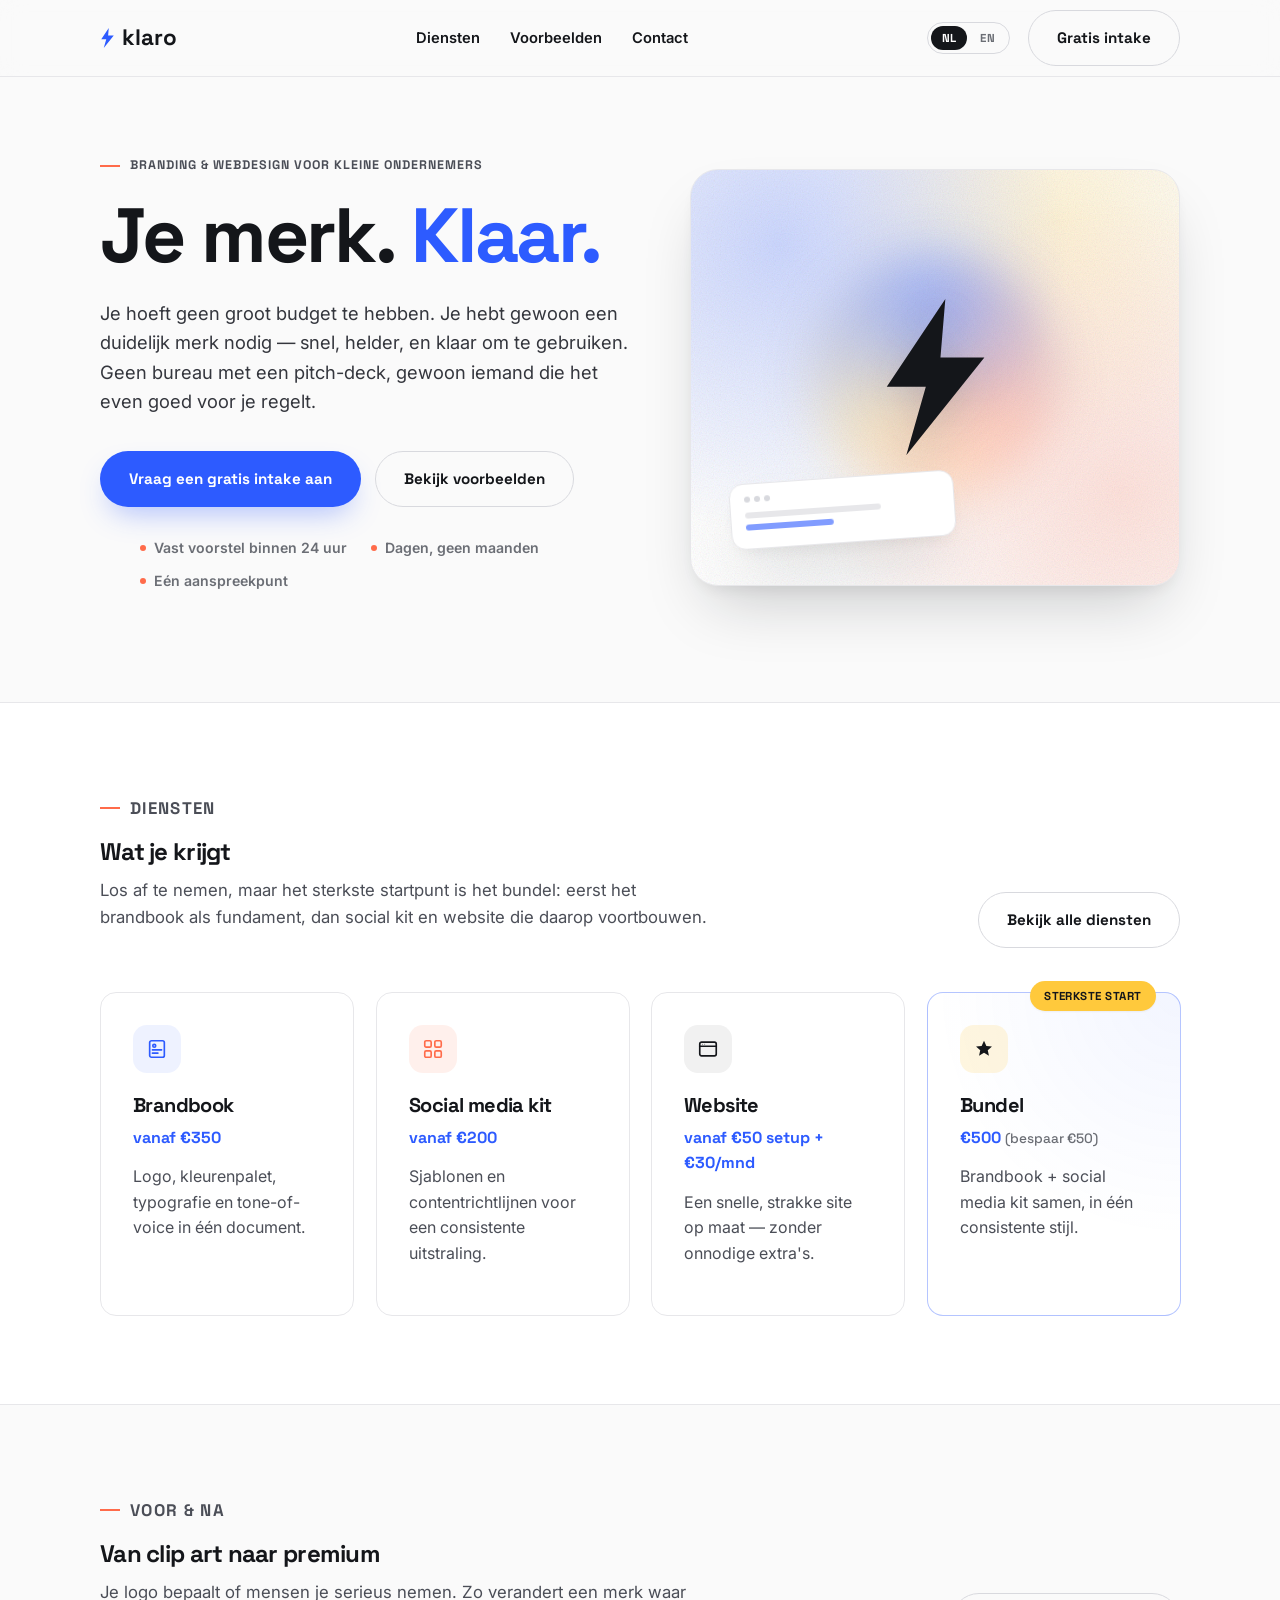
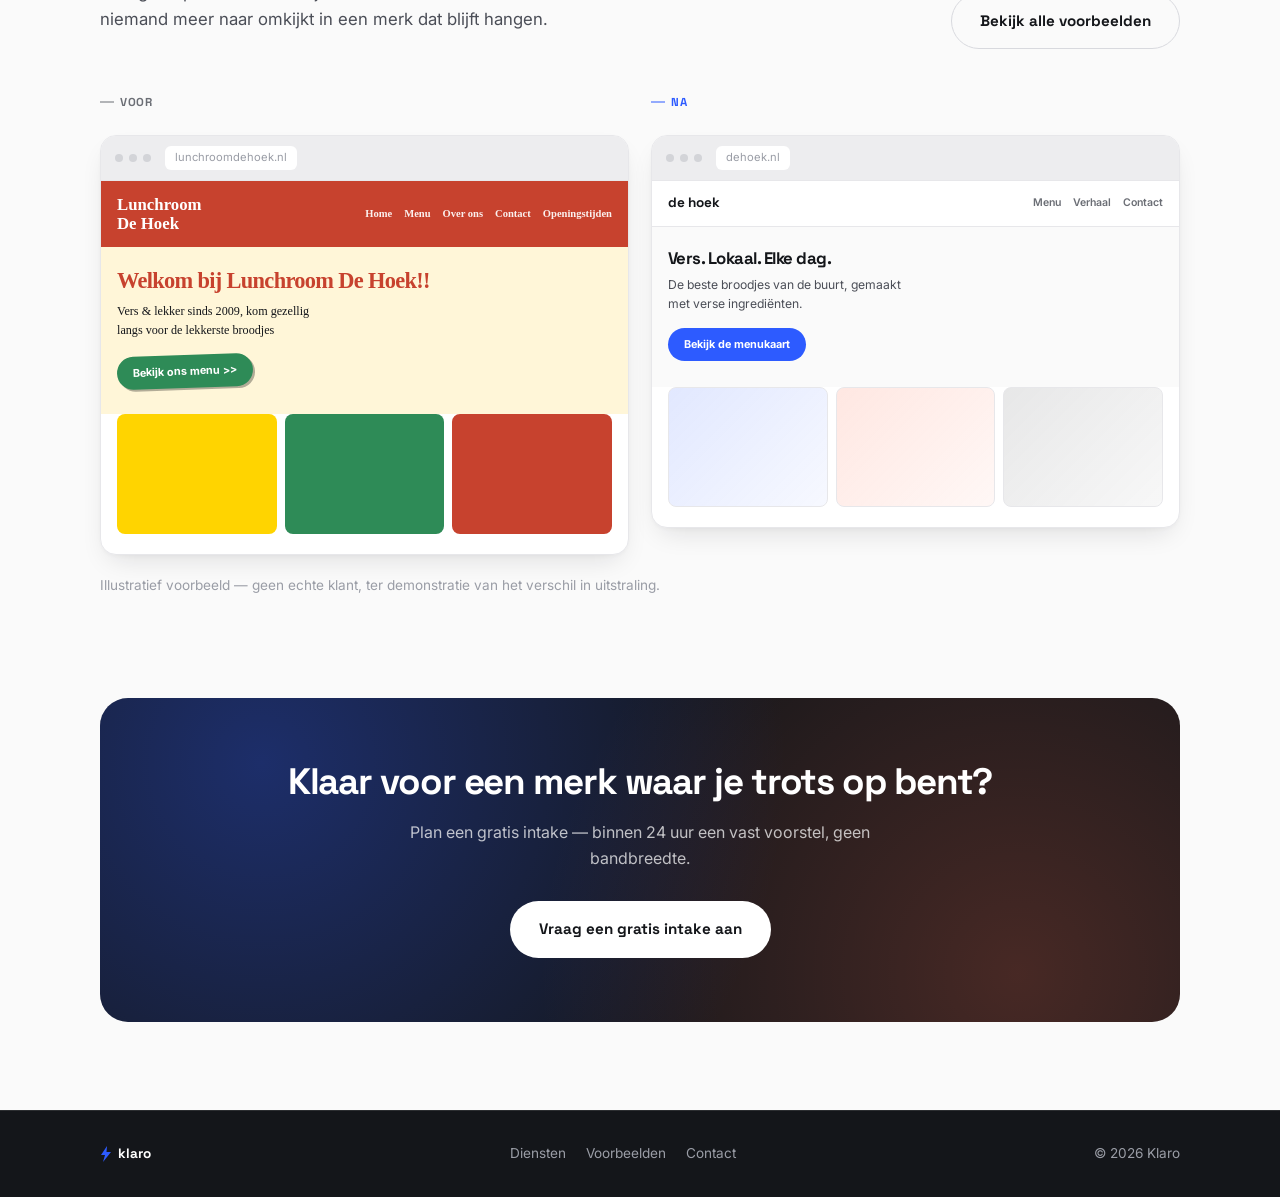
==== commit 5ac2103e: "Bring back noticeable bolt animation + add scroll-linked parallax The premium pass had toned the bol" ====
--- a/index.html
+++ b/index.html
@@ -74,12 +74,18 @@
         </div>
 
         <div class="hero-visual">
-          <span class="bolt-aura" aria-hidden="true"></span>
-          <svg class="bolt-big" viewBox="0 0 24 32" aria-hidden="true"><path d="M14 0 2 18h8l-4 14L22 12h-9L14 0z"/></svg>
-          <div class="ui-chip" aria-hidden="true">
-            <div class="ui-chip-bar"><span></span><span></span><span></span></div>
-            <div class="ui-chip-line w-70"></div>
-            <div class="ui-chip-line w-45"></div>
+          <div class="layer-aura">
+            <span class="bolt-aura" aria-hidden="true"></span>
+          </div>
+          <div class="layer-bolt">
+            <svg class="bolt-big" viewBox="0 0 24 32" aria-hidden="true"><path d="M14 0 2 18h8l-4 14L22 12h-9L14 0z"/></svg>
+          </div>
+          <div class="layer-chip">
+            <div class="ui-chip" aria-hidden="true">
+              <div class="ui-chip-bar"><span></span><span></span><span></span></div>
+              <div class="ui-chip-line w-70"></div>
+              <div class="ui-chip-line w-45"></div>
+            </div>
           </div>
           <div class="strike-flash" aria-hidden="true"></div>
         </div>
--- a/assets/css/styles.css
+++ b/assets/css/styles.css
@@ -158,7 +158,7 @@
   left: -60%;
   width: 30%;
   height: 100%;
-  background: linear-gradient(115deg, transparent, rgba(255, 255, 255, 0.45), transparent);
+  background: linear-gradient(115deg, transparent, rgba(255, 255, 255, 0.6), transparent);
   transform: skewX(-20deg);
   pointer-events: none;
   mix-blend-mode: overlay;
@@ -443,9 +443,9 @@
   justify-content: center;
   overflow: hidden;
   background:
-    radial-gradient(circle at 18% 18%, rgba(45, 91, 255, 0.16), transparent 55%),
-    radial-gradient(circle at 88% 78%, rgba(255, 107, 74, 0.13), transparent 55%),
-    radial-gradient(circle at 75% 12%, rgba(255, 201, 60, 0.14), transparent 45%),
+    radial-gradient(circle at 18% 18%, rgba(45, 91, 255, 0.24), transparent 55%),
+    radial-gradient(circle at 88% 78%, rgba(255, 107, 74, 0.19), transparent 55%),
+    radial-gradient(circle at 75% 12%, rgba(255, 201, 60, 0.2), transparent 45%),
     var(--white);
   border: 1px solid var(--border);
   box-shadow: var(--shadow-lg);
@@ -460,15 +460,30 @@
   background-image: url("data:image/svg+xml,%3Csvg xmlns='http://www.w3.org/2000/svg' width='140' height='140'%3E%3Cfilter id='n'%3E%3CfeTurbulence type='fractalNoise' baseFrequency='0.85' numOctaves='2' stitchTiles='stitch'/%3E%3C/filter%3E%3Crect width='100%25' height='100%25' filter='url(%23n)' opacity='0.35'/%3E%3C/svg%3E");
 }
 
+.hero-visual .layer-aura,
+.hero-visual .layer-bolt,
+.hero-visual .layer-chip {
+  position: absolute;
+  inset: 0;
+  pointer-events: none;
+}
+
+.hero-visual .layer-aura,
+.hero-visual .layer-bolt {
+  display: flex;
+  align-items: center;
+  justify-content: center;
+}
+
 .bolt-aura {
   position: absolute;
-  width: 46%;
+  width: 50%;
   aspect-ratio: 1;
   border-radius: 50%;
-  background: conic-gradient(from 0deg, rgba(45, 91, 255, 0.4), rgba(255, 107, 74, 0.28), rgba(255, 201, 60, 0.28), rgba(45, 91, 255, 0.4));
-  filter: blur(28px);
-  opacity: 0.55;
-  animation: aura-spin 14s linear infinite;
+  background: conic-gradient(from 0deg, rgba(45, 91, 255, 0.55), rgba(255, 107, 74, 0.38), rgba(255, 201, 60, 0.38), rgba(45, 91, 255, 0.55));
+  filter: blur(26px);
+  opacity: 0.7;
+  animation: aura-spin 10s linear infinite;
   animation-play-state: paused;
 }
 
@@ -557,12 +572,16 @@
 @keyframes bolt-strike {
   0% {
     opacity: 0;
-    transform: scale(0.7) translateY(-18px);
+    transform: scale(0.4) translateY(-28px);
     filter: drop-shadow(0 0 0 rgba(45, 91, 255, 0));
   }
-  70% {
+  55% {
     opacity: 1;
-    filter: drop-shadow(0 0 22px rgba(45, 91, 255, 0.35));
+    transform: scale(1.14) translateY(2px);
+    filter: drop-shadow(0 0 32px rgba(45, 91, 255, 0.6));
+  }
+  80% {
+    transform: scale(0.96) translateY(-1px);
   }
   100% {
     opacity: 1;
@@ -573,8 +592,8 @@
 
 @keyframes strike-flash {
   0% { opacity: 0; }
-  12% { opacity: 0.6; }
-  26% { opacity: 0; }
+  10% { opacity: 0.85; }
+  24% { opacity: 0; }
   100% { opacity: 0; }
 }
 
@@ -646,8 +665,8 @@
 
 @keyframes banner-flash {
   0% { opacity: 0; }
-  18% { opacity: 0.55; }
-  38% { opacity: 0; }
+  16% { opacity: 0.8; }
+  36% { opacity: 0; }
   100% { opacity: 0; }
 }
 
@@ -1399,12 +1418,46 @@
   margin-top: 0;
 }
 
+/* ---------- Scroll bolt marker (signature scroll animation) ---------- */
+
+.scroll-bolt-track {
+  position: fixed;
+  top: 108px;
+  bottom: 32px;
+  left: 30px;
+  width: 2px;
+  background: var(--border);
+  border-radius: 2px;
+  z-index: 60;
+  display: none;
+}
+
+.scroll-bolt-marker {
+  position: absolute;
+  left: 50%;
+  top: 0;
+  transform: translate(-50%, -50%);
+  width: 20px;
+  height: 27px;
+  filter: drop-shadow(0 0 10px rgba(45, 91, 255, 0.65));
+}
+
+.scroll-bolt-marker svg path {
+  fill: var(--blue);
+}
+
+@media (min-width: 1360px) {
+  .scroll-bolt-track {
+    display: block;
+  }
+}
+
 /* ---------- Scroll reveal ---------- */
 
 .reveal {
   opacity: 0;
-  transform: translateY(22px);
-  transition: opacity 0.6s var(--ease-out), transform 0.6s var(--ease-out);
+  transform: translateY(34px);
+  transition: opacity 0.7s var(--ease-out), transform 0.7s var(--ease-out);
   will-change: transform, opacity;
 }
 
